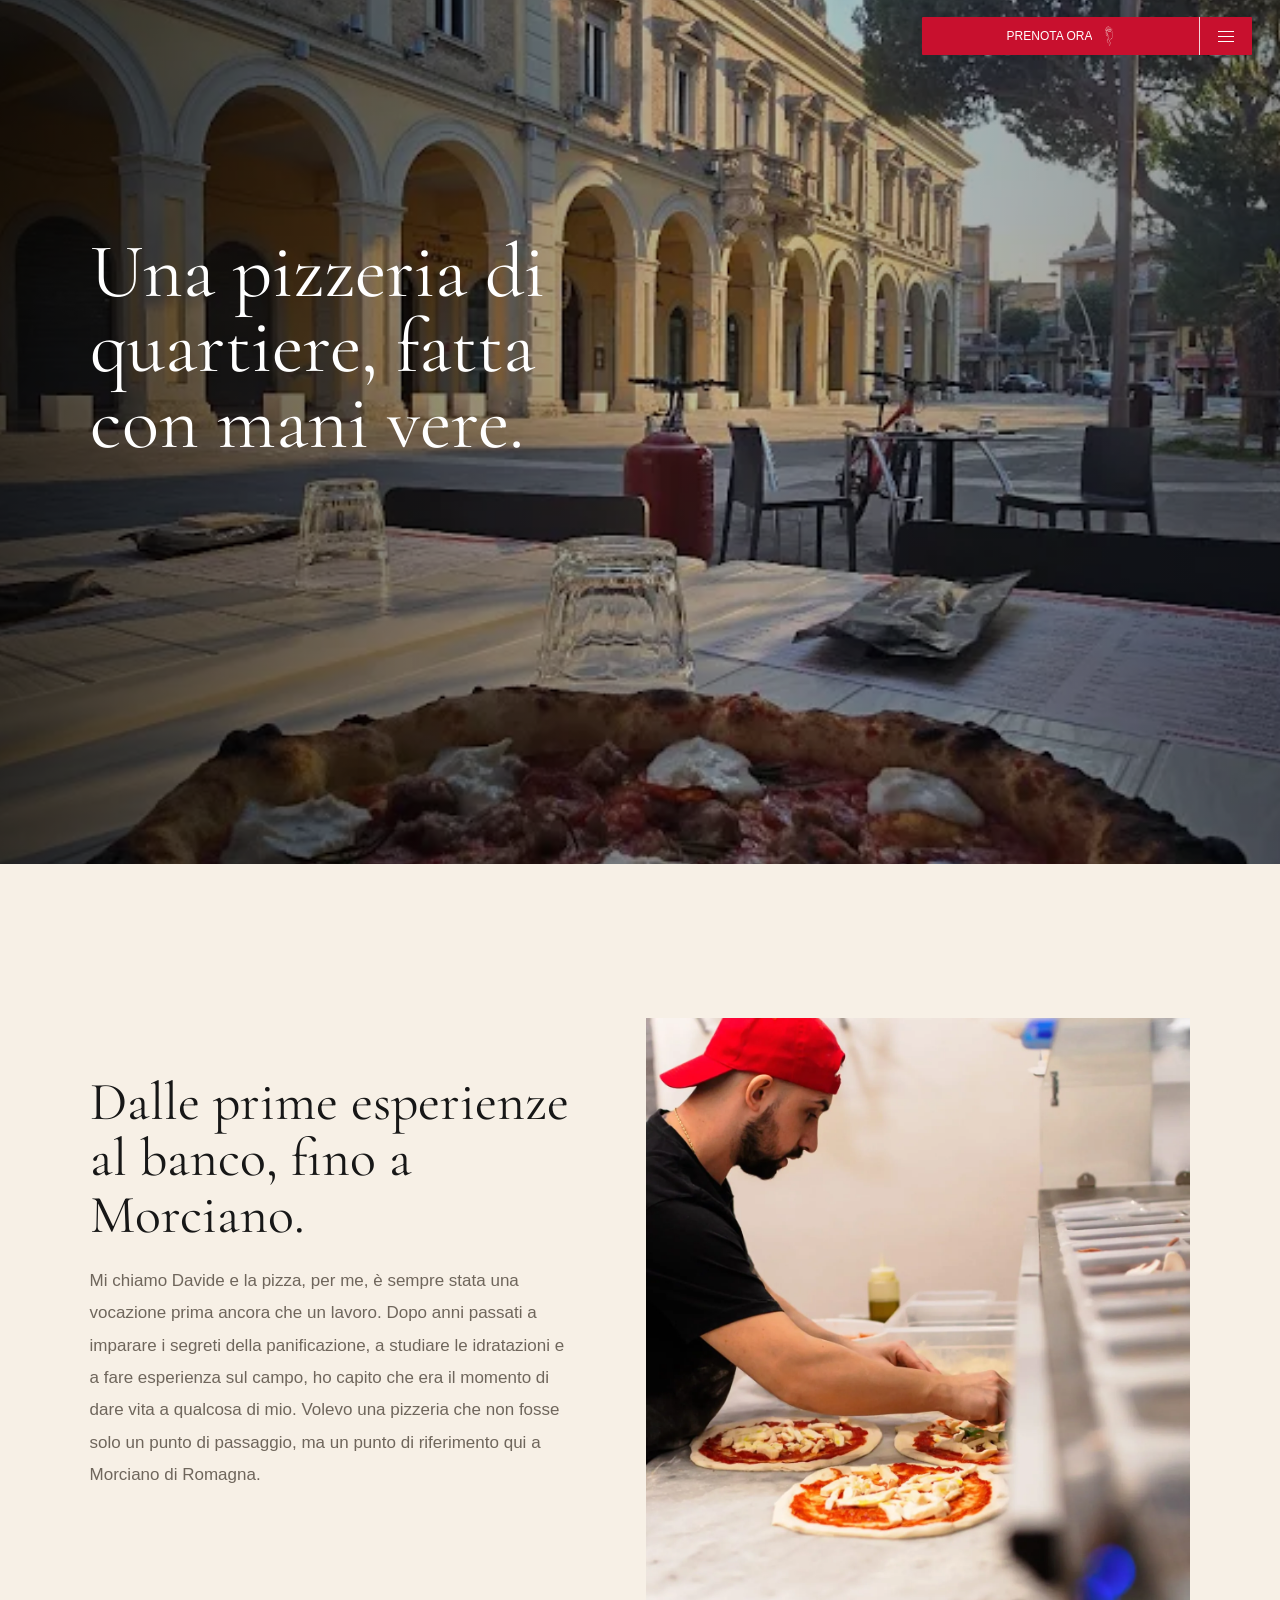
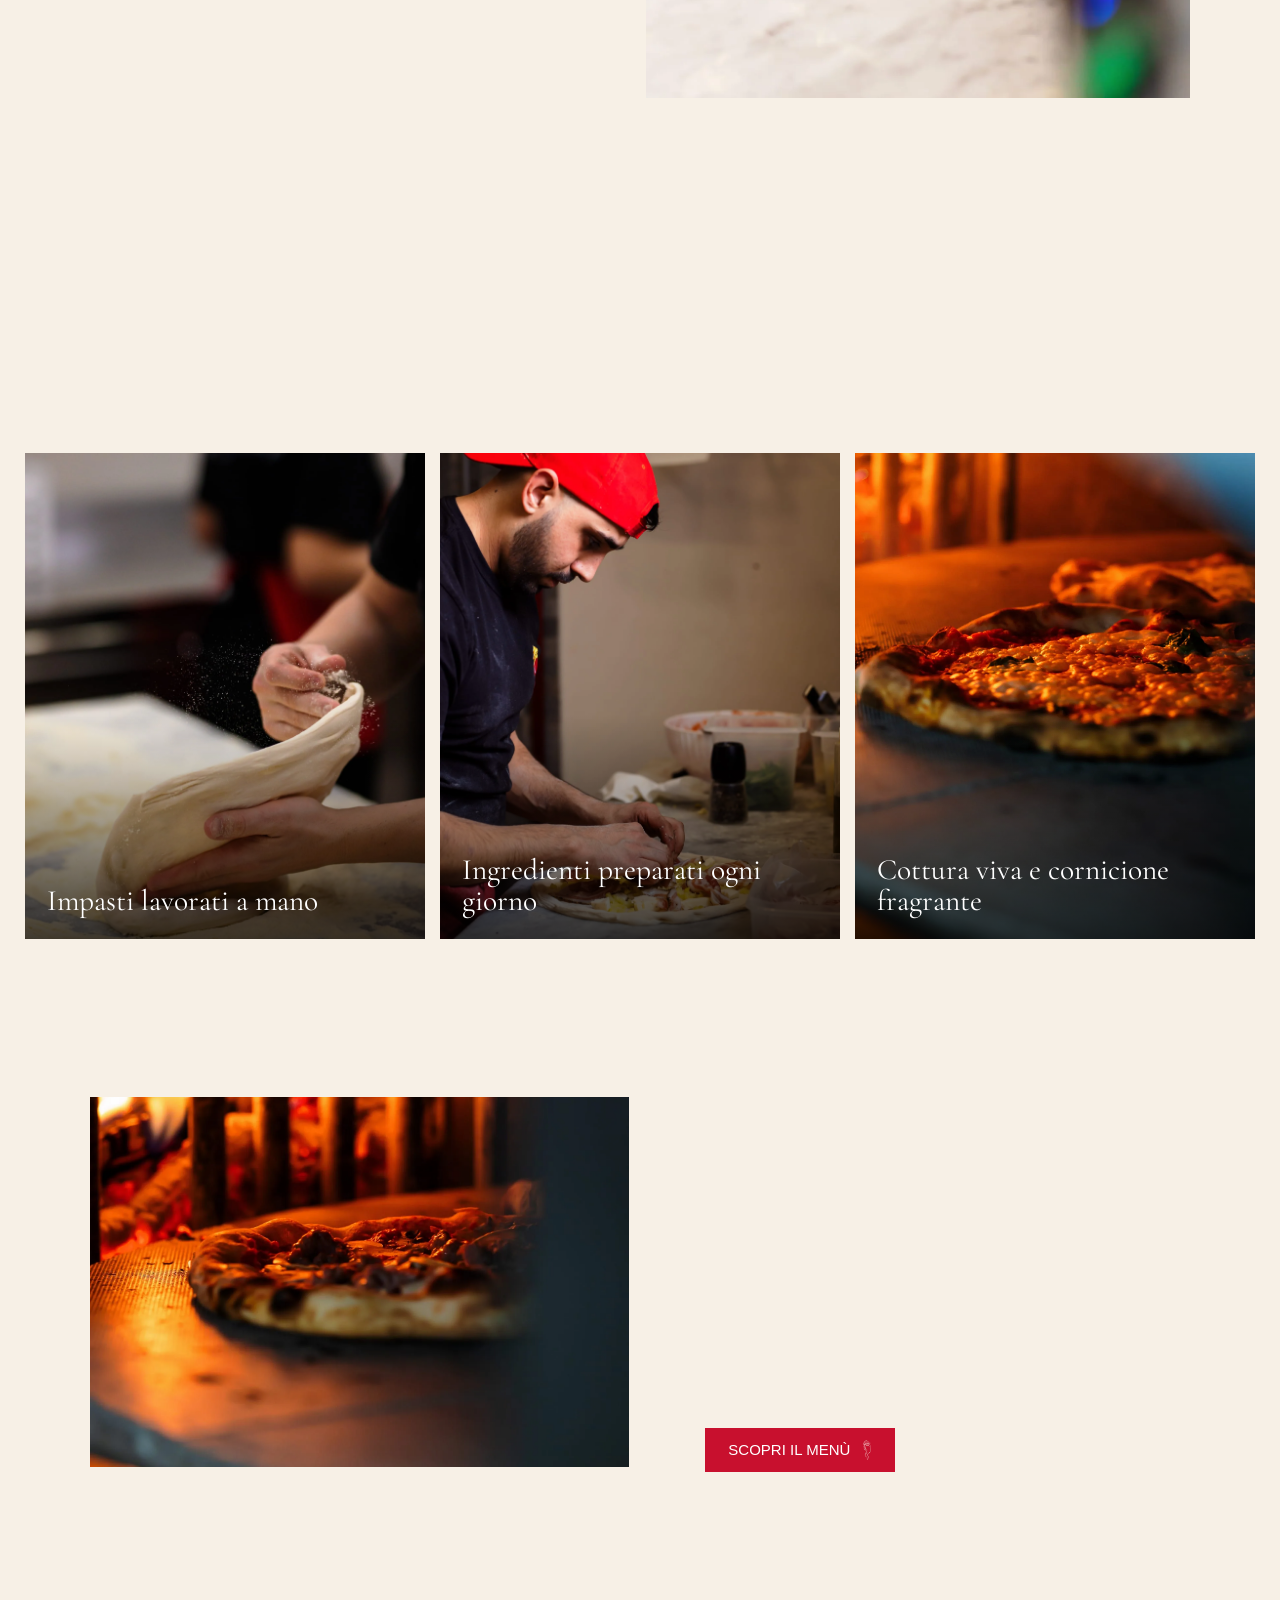
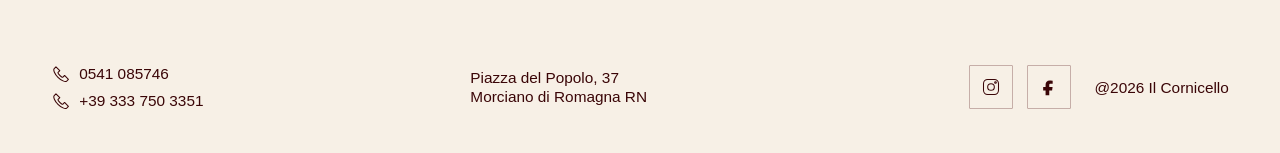
==== chi-siamo.html @ b7843dc5 "Add Google Analytics tag" ====
<!doctype html>
<html lang="it">
  <head>
    <!-- Google tag (gtag.js) -->
    <script async src="https://www.googletagmanager.com/gtag/js?id=G-2DTFM0SFHN"></script>
    <script>
      window.dataLayer = window.dataLayer || [];
      function gtag(){dataLayer.push(arguments);}
      gtag('js', new Date());
      gtag('config', 'G-2DTFM0SFHN');
    </script>
    <meta charset="UTF-8" />
    <meta name="viewport" content="width=device-width, initial-scale=1.0" />
    <title>Chi siamo | Il Cornicello</title>
    <meta name="description" content="Scopri la storia de Il Cornicello, pizzeria a Morciano di Romagna nata dalla passione per impasti, ingredienti freschi e accoglienza." />
    <meta name="robots" content="index, follow, max-image-preview:large" />
    <meta name="theme-color" content="#d3072f" />
    <meta name="geo.region" content="IT-RN" />
    <meta name="geo.placename" content="Morciano di Romagna" />
    <link rel="canonical" href="https://pizzeriailcornicello.it/chi-siamo.html" />
    <link rel="alternate" hreflang="it-IT" href="https://pizzeriailcornicello.it/chi-siamo.html" />
    <link rel="alternate" hreflang="x-default" href="https://pizzeriailcornicello.it/chi-siamo.html" />
    <link rel="icon" type="image/png" href="assets/favicon.png?v=65" />
    <link rel="apple-touch-icon" href="assets/favicon.png?v=65" />
    <link rel="manifest" href="manifest.webmanifest" />
    <meta property="og:type" content="article" />
    <meta property="og:locale" content="it_IT" />
    <meta property="og:site_name" content="Il Cornicello" />
    <meta property="og:title" content="Chi siamo | Il Cornicello" />
    <meta property="og:description" content="La storia de Il Cornicello, pizzeria a Morciano di Romagna fatta di impasti, forno e persone." />
    <meta property="og:url" content="https://pizzeriailcornicello.it/chi-siamo.html" />
    <meta property="og:image" content="https://pizzeriailcornicello.it/assets/about-header.webp" />
    <meta property="og:image:alt" content="Pizza de Il Cornicello a Morciano di Romagna" />
    <meta name="twitter:card" content="summary_large_image" />
    <meta name="twitter:title" content="Chi siamo | Il Cornicello" />
    <meta name="twitter:description" content="La storia e la cucina de Il Cornicello a Morciano di Romagna." />
    <meta name="twitter:image" content="https://pizzeriailcornicello.it/assets/about-header.webp" />
    <link rel="preload" as="image" href="assets/about-header.webp" fetchpriority="high" />
    <link rel="preconnect" href="https://fonts.googleapis.com" />
    <link rel="preconnect" href="https://fonts.gstatic.com" crossorigin />
    <link rel="preload" as="style" href="https://fonts.googleapis.com/css2?family=Cormorant+Garamond:wght@400;500&display=swap" onload="this.onload=null;this.rel='stylesheet'" />
    <link rel="preload" as="style" href="https://api.fontshare.com/v2/css?f[]=author@400&display=swap" onload="this.onload=null;this.rel='stylesheet'" />
    <noscript>
      <link href="https://fonts.googleapis.com/css2?family=Cormorant+Garamond:wght@400;500&display=swap" rel="stylesheet" />
      <link href="https://api.fontshare.com/v2/css?f[]=author@400&display=swap" rel="stylesheet" />
    </noscript>
    <link rel="stylesheet" href="styles.css?v=99" />
    <script type="application/ld+json">
      {
        "@context": "https://schema.org",
        "@graph": [
          {
            "@type": "AboutPage",
            "@id": "https://pizzeriailcornicello.it/chi-siamo.html#about",
            "url": "https://pizzeriailcornicello.it/chi-siamo.html",
            "name": "Chi siamo | Il Cornicello",
            "isPartOf": {
              "@id": "https://pizzeriailcornicello.it/#website"
            },
            "about": {
              "@id": "https://pizzeriailcornicello.it/#restaurant"
            },
            "inLanguage": "it-IT"
          },
          {
            "@type": "Restaurant",
            "@id": "https://pizzeriailcornicello.it/#restaurant",
            "name": "Il Cornicello",
            "url": "https://pizzeriailcornicello.it/",
            "image": "https://pizzeriailcornicello.it/assets/about-header.webp",
            "logo": "https://pizzeriailcornicello.it/assets/favicon.png",
            "servesCuisine": ["Pizza", "Pizzeria"],
            "telephone": ["+390541085746", "+393337503351"],
            "address": {
              "@type": "PostalAddress",
              "streetAddress": "Piazza del Popolo, 37",
              "postalCode": "47833",
              "addressLocality": "Morciano di Romagna",
              "addressRegion": "RN",
              "addressCountry": "IT"
            },
            "sameAs": [
              "https://www.instagram.com/pizzeria_il_cornicello/",
              "https://www.facebook.com/p/il-cornicello-61568496235045/"
            ],
            "hasMenu": "https://pizzeriailcornicello.it/assets/menu.pdf"
          }
        ]
      }
    </script>
  </head>
  <body class="about-page">
    <header class="site-header" data-header>
      <div class="header-actions">
        <a class="phone header-cta" href="https://wa.me/393773758689" target="_blank" rel="noopener noreferrer">PRENOTA ORA</a>
        <button class="menu-toggle" type="button" aria-label="Apri menu" aria-expanded="false" data-menu-toggle>
          <span></span>
          <span></span>
          <span></span>
        </button>
      </div>
    </header>

    <aside class="menu-drawer" aria-hidden="true" data-drawer>
      <div class="drawer-view drawer-view-menu" data-drawer-menu>
        <img class="drawer-logo" src="assets/outline-logo-white.webp" alt="" loading="lazy" decoding="async" />
        <nav class="drawer-links">
          <a href="index.html#top">Home</a>
          <a href="assets/menu.pdf" type="application/pdf">Menù</a>
          <a href="chi-siamo.html">Chi siamo</a>
        </nav>
        <div class="drawer-contact">
          <p>Piazza del Popolo, 37<br />47833 Morciano di Romagna RN</p>
          <a href="tel:0541085746">
            <svg viewBox="0 0 24 24" aria-hidden="true">
              <path d="M6.6 3.8 4.3 6.1c-.8.8-.7 2.7.2 4.8 1 2.3 2.8 4.8 4.8 6.8s4.5 3.8 6.8 4.8c2.1.9 4 .9 4.8.2l2.3-2.3-5.1-5.1-2.2 2.2c-.5.5-2.4-.4-4.2-2.2s-2.7-3.7-2.2-4.2l2.2-2.2-5.1-5.1Z"></path>
            </svg>
            0541 085746
          </a>
          <a href="tel:+393337503351">
            <svg viewBox="0 0 24 24" aria-hidden="true">
              <path d="M6.6 3.8 4.3 6.1c-.8.8-.7 2.7.2 4.8 1 2.3 2.8 4.8 4.8 6.8s4.5 3.8 6.8 4.8c2.1.9 4 .9 4.8.2l2.3-2.3-5.1-5.1-2.2 2.2c-.5.5-2.4-.4-4.2-2.2s-2.7-3.7-2.2-4.2l2.2-2.2-5.1-5.1Z"></path>
            </svg>
            +39 333 750 3351
          </a>
        </div>
        <div class="drawer-socials" aria-label="Social">
          <a href="https://www.instagram.com/pizzeria_il_cornicello/?hl=en" aria-label="Instagram" target="_blank" rel="noopener noreferrer">
            <svg viewBox="0 0 24 24" aria-hidden="true">
              <rect x="3" y="3" width="18" height="18" rx="5"></rect>
              <circle cx="12" cy="12" r="4"></circle>
              <circle cx="17.4" cy="6.6" r="1"></circle>
            </svg>
          </a>
          <a href="https://www.facebook.com/p/il-cornicello-61568496235045/" aria-label="Facebook" target="_blank" rel="noopener noreferrer">
            <svg viewBox="0 0 24 24" aria-hidden="true">
              <path d="M14 8.2h2.4V4.4A18 18 0 0 0 13 4.2c-3.4 0-5.1 2.1-5.1 5v2.7H5v4.2h2.9V22h4.4v-5.9h3.4l.6-4.2h-4V9.6c0-.9.4-1.4 1.7-1.4Z"></path>
            </svg>
          </a>
        </div>
        <p>@2026 Il Cornicello</p>
      </div>
    </aside>

    <main id="top">
      <section class="about-hero" aria-label="Chi siamo">
        <img src="assets/about-header.webp" alt="Pizza de Il Cornicello davanti alla piazza di Morciano" fetchpriority="high" decoding="async" />
        <div class="about-hero-copy">
          <h1 data-reveal>Una pizzeria di quartiere, fatta con mani vere.</h1>
        </div>
      </section>

      <section class="about-intro">
        <div class="about-intro-copy">
          <h2 data-reveal>Dalle prime esperienze al banco, fino a Morciano.</h2>
          <p data-reveal>Mi chiamo Davide e la pizza, per me, è sempre stata una vocazione prima ancora che un lavoro. Dopo anni passati a imparare i segreti della panificazione, a studiare le idratazioni e a fare esperienza sul campo, ho capito che era il momento di dare vita a qualcosa di mio. Volevo una pizzeria che non fosse solo un punto di passaggio, ma un punto di riferimento qui a Morciano di Romagna.</p>
          <p data-reveal>Quando ho aperto Il Cornicello sapevo che la qualità degli ingredienti non sarebbe bastata senza l'ingrediente più importante: le persone. Per questo ho voluto accanto a me un team speciale.</p>
        </div>
        <figure>
          <img src="assets/pizzaiolo-prep.webp" alt="Davide prepara le pizze al banco de Il Cornicello" loading="lazy" decoding="async" />
        </figure>
      </section>

      <section class="about-process">
        <div class="section-copy centered">
          <h2 data-reveal>Il nostro modo di lavorare</h2>
          <p data-reveal>Ogni passaggio ha il suo tempo: dall'impasto alla farcitura, fino al forno. La cura si vede nei dettagli e si sente al primo morso.</p>
        </div>
        <div class="about-process-grid">
          <figure>
            <img src="assets/dough-stretch.webp" alt="Impasto steso a mano" loading="lazy" decoding="async" />
            <figcaption>Impasti lavorati a mano</figcaption>
          </figure>
          <figure>
            <img src="assets/slideshow-guarnizione-pizza.webp" alt="Pizza guarnita al banco con ingredienti freschi" loading="lazy" decoding="async" />
            <figcaption>Ingredienti preparati ogni giorno</figcaption>
          </figure>
          <figure>
            <img src="assets/slideshow-forno-fiamma.webp" alt="Pizza in forno con fiamma viva" loading="lazy" decoding="async" />
            <figcaption>Cottura viva e cornicione fragrante</figcaption>
          </figure>
        </div>
      </section>

      <section class="about-band">
        <figure>
          <img src="assets/slideshow-pizza-servita.webp" alt="Pizza servita al tavolo pronta da condividere" loading="lazy" decoding="async" />
        </figure>
        <div>
          <h2 data-reveal>Una pizza sincera, da mangiare qui o portare via.</h2>
          <p data-reveal>Da Il Cornicello trovi pizze sottili, proposte più alte alla napoletana, fritti e specialità da condividere. Il resto lo fanno l'accoglienza, il forno e quella voglia di tornare che riconosci subito.</p>
          <a class="text-link" href="assets/menu.pdf" type="application/pdf">Scopri il menù</a>
        </div>
      </section>
    </main>

    <footer class="site-footer" id="contacts">
      <div class="footer-minimal">
        <div class="footer-phone-stack" aria-label="Telefono">
          <a class="footer-phone" href="tel:0541085746" aria-label="Chiama Il Cornicello al numero fisso">
            <svg viewBox="0 0 24 24" aria-hidden="true">
              <path d="M6.6 3.8 4.3 6.1c-.8.8-.7 2.7.2 4.8 1 2.3 2.8 4.8 4.8 6.8s4.5 3.8 6.8 4.8c2.1.9 4 .9 4.8.2l2.3-2.3-5.1-5.1-2.2 2.2c-.5.5-2.4-.4-4.2-2.2s-2.7-3.7-2.2-4.2l2.2-2.2-5.1-5.1Z"></path>
            </svg>
            <span class="footer-phone-text">0541 085746</span>
          </a>
          <a class="footer-phone" href="tel:+393337503351" aria-label="Chiama Il Cornicello al cellulare">
            <svg viewBox="0 0 24 24" aria-hidden="true">
              <path d="M6.6 3.8 4.3 6.1c-.8.8-.7 2.7.2 4.8 1 2.3 2.8 4.8 4.8 6.8s4.5 3.8 6.8 4.8c2.1.9 4 .9 4.8.2l2.3-2.3-5.1-5.1-2.2 2.2c-.5.5-2.4-.4-4.2-2.2s-2.7-3.7-2.2-4.2l2.2-2.2-5.1-5.1Z"></path>
            </svg>
            <span class="footer-phone-text">+39 333 750 3351</span>
          </a>
        </div>
        <address>Piazza del Popolo, 37<br />Morciano di Romagna RN</address>
        <nav class="footer-socials" aria-label="Social footer">
          <a href="https://www.instagram.com/pizzeria_il_cornicello/?hl=en" aria-label="Instagram" target="_blank" rel="noopener noreferrer">
            <svg viewBox="0 0 24 24" aria-hidden="true">
              <rect x="3" y="3" width="18" height="18" rx="5"></rect>
              <circle cx="12" cy="12" r="4"></circle>
              <circle cx="17.4" cy="6.6" r="1"></circle>
            </svg>
          </a>
          <a href="https://www.facebook.com/p/il-cornicello-61568496235045/" aria-label="Facebook" target="_blank" rel="noopener noreferrer">
            <svg viewBox="0 0 24 24" aria-hidden="true">
              <path d="M14 8.2h2.4V4.4A18 18 0 0 0 13 4.2c-3.4 0-5.1 2.1-5.1 5v2.7H5v4.2h2.9V22h4.4v-5.9h3.4l.6-4.2h-4V9.6c0-.9.4-1.4 1.7-1.4Z"></path>
            </svg>
          </a>
        </nav>
        <p>@2026 Il Cornicello</p>
      </div>
    </footer>

    <script src="script.js?v=99"></script>
  </body>
</html>
---- styles.css ----
:root {
  --red: #c8102e;
  --gold: #d9a441;
  --cream: #f7f0e6;
  --black: #171717;
  --green: #3f5a36;
  --gray: #6f665c;
  --muted: #c9bba8;
  --white: #ffffff;
  --footer-field: #2b2b2b;
  --gilda: "Cormorant Garamond", Georgia, serif;
  --luxury: "Cormorant Garamond", Georgia, serif;
  --body: "Author", Arial, sans-serif;
  --nav-width: 330px;
  --nav-height: 38px;
  --menu-duration: 760ms;
  --menu-ease: cubic-bezier(0.22, 0.61, 0.36, 1);
  --menu-blur: 22px;
}

* {
  box-sizing: border-box;
}

html {
  max-width: 100%;
  overscroll-behavior-x: none;
  overflow-x: hidden;
  scroll-behavior: smooth;
  width: 100%;
}

body {
  margin: 0;
  background: var(--cream);
  color: var(--black);
  font-family: var(--body);
  font-weight: 400;
  letter-spacing: 0;
  max-width: 100%;
  overscroll-behavior-x: none;
  overflow-x: hidden;
  width: 100%;
}

img {
  -webkit-touch-callout: none;
  -webkit-user-drag: none;
  -webkit-user-select: none;
  display: block;
  height: 100%;
  object-fit: cover;
  pointer-events: none;
  user-select: none;
  width: 100%;
}

a {
  color: inherit;
  text-decoration: none;
}

.site-header {
  align-items: center;
  color: var(--white);
  display: flex;
  justify-content: flex-end;
  left: 0;
  min-height: 72px;
  padding: 14px 28px;
  position: fixed;
  right: 0;
  top: 0;
  transform: none;
  transition: color 180ms ease;
  z-index: 10;
}

.site-header.is-scrolled,
.site-header.is-open {
  backdrop-filter: none;
}

.phone {
  font-size: 15px;
  font-weight: 400;
  line-height: 1.8;
}

.header-actions {
  align-items: center;
  background: var(--red);
  border: 0;
  border-radius: 1px;
  display: flex;
  min-height: var(--nav-height);
  overflow: hidden;
  position: relative;
  flex: 0 0 var(--nav-width);
  transition: opacity 240ms ease, transform 680ms cubic-bezier(0.19, 1, 0.22, 1);
  width: var(--nav-width);
  z-index: 11;
}

.header-actions::before,
.header-actions::after {
  background-repeat: no-repeat;
  content: "";
  inset: 0;
  pointer-events: none;
  position: absolute;
  z-index: 3;
}

.header-actions::before {
  background-image:
    linear-gradient(rgba(255, 255, 255, 0.92), rgba(255, 255, 255, 0.92)),
    linear-gradient(rgba(255, 255, 255, 0.92), rgba(255, 255, 255, 0.92));
  background-position: left top, left bottom;
  background-size: 100% 1px, 100% 1px;
  transform: scaleX(0);
  transform-origin: left;
  transition: transform var(--menu-duration) var(--menu-ease);
}

.header-actions::after {
  display: none;
}

body.menu-open .header-actions {
  opacity: 1;
  pointer-events: auto;
  transform: none;
}

body.menu-open .header-actions::before {
  transform: scaleX(1);
}

.header-cta {
  align-items: center;
  background: transparent;
  border: 0;
  border-radius: 0;
  border-right: 1px solid rgba(255, 255, 255, 0.82);
  color: var(--white);
  display: inline-flex;
  font-size: 12px;
  flex: 1 1 auto;
  justify-content: center;
  min-height: var(--nav-height);
  min-width: 0;
  gap: 12px;
  outline: 0;
  padding: 0 48px;
  text-transform: uppercase;
  transition: background 180ms ease, color 180ms ease, transform 180ms ease;
  -webkit-tap-highlight-color: transparent;
}

.header-cta:hover {
  background: var(--white);
  color: var(--red);
  transform: none;
}

body.menu-open .header-cta:hover,
body.menu-open .menu-toggle:hover {
  background: var(--white);
  color: var(--red);
}

.header-cta:hover .cta-icon::before,
body.menu-open .header-cta:hover .cta-icon::before {
  background-image: url("assets/outline-logo-red.webp");
}

.menu-toggle {
  background: transparent;
  border: 0;
  border-radius: 0;
  color: var(--white);
  display: grid;
  gap: 4px;
  height: var(--nav-height);
  outline: 0;
  place-content: center;
  padding: 0;
  transition: background 180ms ease, transform 180ms ease;
  flex: 0 0 52px;
  width: 52px;
  z-index: 2;
  -webkit-tap-highlight-color: transparent;
}

.header-cta:focus,
.header-cta:focus-visible,
.menu-toggle:focus,
.menu-toggle:focus-visible {
  outline: 0;
  box-shadow: none;
}

.menu-toggle span {
  background: currentColor;
  display: block;
  height: 1px;
  position: static;
  transition: opacity var(--menu-duration) var(--menu-ease), transform var(--menu-duration) var(--menu-ease);
  width: 16px;
}

body.menu-open .menu-toggle span:first-child {
  transform: translateY(5px) rotate(45deg);
}

body.menu-open .menu-toggle span:nth-child(2) {
  opacity: 0;
}

body.menu-open .menu-toggle span:last-child {
  transform: translateY(-5px) rotate(-45deg);
}

.menu-toggle:hover {
  background: rgba(255, 255, 255, 0.1);
  color: var(--white);
  transform: none;
}

.menu-drawer {
  background: var(--red);
  border: 0;
  border-radius: 1px;
  color: var(--cream);
  display: grid;
  grid-template-rows: auto auto auto auto;
  height: 0;
  opacity: 1;
  overflow: hidden;
  pointer-events: none;
  position: fixed;
  right: 28px;
  top: calc(14px + var(--nav-height));
  transform: none;
  transform-origin: top right;
  transition: height var(--menu-duration) var(--menu-ease);
  width: var(--nav-width);
  z-index: 9;
}

body.menu-instant-close .menu-drawer {
  transition: none;
}

body.menu-closing .menu-drawer {
  transition: height var(--menu-duration) var(--menu-ease);
}

body.menu-open .menu-drawer {
  height: min(582px, calc(100vh - 28px - var(--nav-height)));
  pointer-events: auto;
  transform: none;
  width: var(--nav-width);
}

.drawer-view {
  display: grid;
  grid-template-rows: auto auto auto auto;
  inset: 0;
  min-height: 100%;
  opacity: 0.58;
  overflow: hidden;
  position: absolute;
  filter: blur(var(--menu-blur));
  transform: translateY(-4px);
  transition: filter var(--menu-duration) var(--menu-ease), opacity var(--menu-duration) ease, transform var(--menu-duration) var(--menu-ease);
}

.drawer-view-menu {
  pointer-events: auto;
}

body.menu-open .drawer-view {
  filter: blur(0);
  opacity: 1;
  transform: translateY(0);
  transition-delay: 0ms;
}

body.menu-closing .drawer-view,
body.menu-instant-close .drawer-view {
  filter: blur(var(--menu-blur));
  opacity: 0.24;
  pointer-events: none;
  transform: translateY(0);
  transition: filter var(--menu-duration) var(--menu-ease), opacity var(--menu-duration) ease, transform var(--menu-duration) var(--menu-ease);
}

.drawer-logo {
  opacity: 0.55;
  height: 50px;
  justify-self: start;
  margin: 20px 22px 0;
  object-fit: contain;
  transform: translateY(10px);
  transition: filter var(--menu-duration) var(--menu-ease), opacity var(--menu-duration) ease, transform var(--menu-duration) var(--menu-ease);
  width: 23px;
  filter: blur(18px);
}

body.menu-open .drawer-logo {
  filter: blur(0);
  opacity: 1;
  transform: translateY(0);
}

.drawer-links {
  display: grid;
  gap: 5px;
  padding: 14px 22px 14px;
}

.drawer-links a {
  align-items: baseline;
  display: block;
  font-family: var(--gilda);
  font-size: clamp(31px, 3vw, 39px);
  filter: blur(var(--menu-blur));
  opacity: 0.58;
  line-height: 1;
  transform: translateY(16px);
  position: relative;
  transition: color 220ms ease, filter var(--menu-duration) var(--menu-ease), opacity var(--menu-duration) ease, transform var(--menu-duration) var(--menu-ease);
}

body.menu-open .drawer-links a {
  filter: blur(0);
  opacity: 1;
  transform: translateY(0);
  transition:
    color 220ms ease,
    filter var(--menu-duration) var(--menu-ease),
    opacity var(--menu-duration) ease,
    transform var(--menu-duration) var(--menu-ease);
}

body.menu-closing .drawer-logo,
body.menu-closing .drawer-links a,
body.menu-closing .drawer-contact,
body.menu-closing .drawer-socials,
body.menu-closing .drawer-view-menu > p,
body.menu-instant-close .drawer-logo,
body.menu-instant-close .drawer-links a,
body.menu-instant-close .drawer-contact,
body.menu-instant-close .drawer-socials,
body.menu-instant-close .drawer-view-menu > p {
  filter: blur(16px);
  opacity: 0.18;
  transform: translateY(0);
  transition: filter var(--menu-duration) var(--menu-ease), opacity var(--menu-duration) ease, transform var(--menu-duration) var(--menu-ease);
  transition-delay: 0ms;
}

body.menu-instant-close .drawer-view,
body.menu-instant-close .drawer-logo,
body.menu-instant-close .drawer-links a,
body.menu-instant-close .drawer-contact,
body.menu-instant-close .drawer-socials,
body.menu-instant-close .drawer-view-menu > p {
  transition: none;
}

.drawer-links a:hover {
  color: var(--gold);
  filter: blur(0);
  transform: none;
}

.drawer-links a::after {
  background: currentColor;
  bottom: -3px;
  content: "";
  height: 1px;
  left: 0;
  position: absolute;
  transform: scaleX(0);
  transform-origin: left;
  transition: transform 260ms ease;
  width: 100%;
}

.drawer-links a:hover::after {
  transform: scaleX(1);
}

.drawer-contact,
.drawer-socials,
.drawer-view-menu > p {
  border-top: 1px solid rgba(255, 255, 255, 0.54);
  display: flex;
  gap: 14px;
  filter: blur(16px);
  opacity: 0.55;
  padding: 10px 22px;
  transform: translateY(12px);
  transition: opacity var(--menu-duration) ease, transform var(--menu-duration) var(--menu-ease), filter var(--menu-duration) var(--menu-ease);
}

body.menu-open .drawer-contact,
body.menu-open .drawer-socials,
body.menu-open .drawer-view-menu > p {
  filter: blur(0);
  opacity: 1;
  transform: translateY(0);
}

.drawer-contact {
  align-items: flex-start;
  flex-direction: column;
  gap: 3px;
}

.drawer-contact p,
.drawer-contact a {
  font-family: var(--gilda);
  font-size: clamp(16px, 1.8vw, 20px);
  line-height: 1.18;
  margin: 0;
  position: relative;
  transition: color 220ms ease, transform 220ms ease;
}

.drawer-contact a {
  align-items: center;
  display: inline-flex;
  gap: 8px;
}

.drawer-contact a svg {
  fill: none;
  height: 16px;
  stroke: currentColor;
  stroke-linecap: round;
  stroke-linejoin: round;
  stroke-width: 1.35;
  width: 16px;
}

.drawer-contact a:hover {
  color: var(--gold);
  transform: translateY(-2px);
}

.drawer-contact a::after {
  background: currentColor;
  bottom: -2px;
  content: "";
  height: 1px;
  left: 0;
  position: absolute;
  transform: scaleX(0);
  transform-origin: left;
  transition: transform 240ms ease;
  width: 100%;
}

.drawer-contact a:hover::after {
  transform: scaleX(1);
}

.drawer-socials a {
  align-items: center;
  border: 1px solid rgba(247, 240, 230, 0.8);
  border-radius: 1px;
  display: inline-flex;
  height: 30px;
  justify-content: center;
  transition: background 220ms ease, color 220ms ease, transform 220ms ease;
  width: 30px;
}

.drawer-socials a:hover {
  background: var(--white);
  color: var(--red);
  transform: translateY(-2px);
}

.drawer-socials svg {
  fill: none;
  height: 18px;
  stroke: currentColor;
  stroke-linecap: round;
  stroke-linejoin: round;
  stroke-width: 1.2;
  width: 18px;
}

.drawer-socials path {
  fill: currentColor;
  stroke: none;
}

.drawer-socials a:first-child svg {
  fill: none;
}

.drawer-socials a:first-child path {
  fill: none;
  stroke: currentColor;
}

.drawer-view-menu > p {
  font-family: var(--gilda);
  font-size: clamp(16px, 2vw, 20px);
  margin: 0;
  width: 100%;
}

.hero {
  align-items: center;
  color: var(--white);
  display: flex;
  justify-content: center;
  min-height: 118vh;
  overflow: hidden;
  position: relative;
}

.hero::before {
  background: rgba(0, 0, 0, 0.32);
  content: "";
  inset: 0;
  position: absolute;
  z-index: 1;
}

.hero::after,
.story-panel::after {
  background: linear-gradient(0deg, rgba(0, 0, 0, 0.95), rgba(0, 0, 0, 0));
  bottom: 0;
  content: "";
  height: 38%;
  left: 0;
  position: absolute;
  right: 0;
  z-index: 1;
}

.hero > img:not(.hero-mark),
.story-panel > img {
  inset: 0;
  position: absolute;
}

.hero > img:not(.hero-mark) {
  height: 116%;
  top: -8%;
  transform: translate3d(0, var(--hero-image-shift, 0px), 0) scale(var(--hero-image-scale, 1.08));
  transition: transform 80ms linear;
}

.hero-mark {
  animation: none;
  clip-path: none;
  filter: none;
  height: 116px;
  left: 50%;
  object-fit: contain;
  position: absolute;
  top: 92px;
  transform: translateX(-50%);
  width: 58px;
  z-index: 2;
}

.hero-copy {
  transform: translate3d(0, var(--hero-copy-shift, 0px), 0);
  transition: transform 80ms linear;
}

.hero-copy {
  margin-top: 14vh;
  max-width: 860px;
  padding: 0 24px;
  position: relative;
  text-align: center;
  z-index: 2;
}

h1,
h2 {
  font-family: var(--gilda);
  font-weight: 400;
  margin: 0;
}

h1 {
  font-size: clamp(44px, 5vw, 64px);
  line-height: 1.2;
}

.hero-copy p {
  color: #e3e3e3;
  font-size: 17px;
  line-height: 1.75;
  margin: 14px 0 29px;
}

.button {
  align-items: center;
  display: inline-flex;
  font-size: 15px;
  gap: 12px;
  justify-content: center;
  line-height: 1;
  border-radius: 1px;
  min-width: 220px;
  overflow: hidden;
  padding: 16px 20px;
  transition: background 180ms ease, color 180ms ease, transform 180ms ease;
}

.button,
.text-link,
.header-cta,
.footer-cta {
  overflow: hidden;
  -webkit-tap-highlight-color: transparent;
}

.cta-control {
  align-items: center;
}

.cta-label {
  display: grid;
  line-height: 1;
  overflow: hidden;
  position: relative;
}

.cta-line {
  display: block;
  grid-area: 1 / 1;
  transition: transform 520ms cubic-bezier(0.19, 1, 0.22, 1);
  white-space: nowrap;
}

.cta-line-current {
  transform: translateY(0);
}

.cta-line-hover {
  transform: translateY(115%);
}

.cta-control:hover .cta-line-current {
  transform: translateY(-115%);
}

.cta-control:hover .cta-line-hover {
  transform: translateY(0);
}

.cta-control:not(:hover) .cta-line-current,
.cta-control:not(:hover) .cta-line-hover {
  transition-duration: 560ms;
}

.cta-label {
  overflow: hidden;
}

.cta-icon {
  display: inline-block;
  flex: 0 0 auto;
  height: 20px;
  min-width: 10px;
  overflow: hidden;
  position: relative;
  transition: transform 220ms ease;
  width: 10px;
}

.cta-icon::before,
.cta-icon::after {
  content: "";
  inset: 0;
  position: absolute;
}

.cta-icon::before {
  background: url("assets/outline-logo-white.webp") center / contain no-repeat;
}

.cta-icon::after {
  display: none;
}

.cta-control:hover .cta-icon {
  transform: scale(1.08);
}

.button-light {
  background: var(--red);
  color: var(--white);
}

.button:hover,
.text-link:hover {
  transform: translateY(-2px);
}

.button-light:hover {
  background: var(--white);
  color: var(--red);
}

.button-light:hover .cta-icon::before,
.text-link:hover .cta-icon::before {
  background-image: url("assets/outline-logo-red.webp");
}

.intro-section,
.news-section {
  overflow-x: clip;
  padding: 150px 25px 0;
}

.news-section {
  align-items: center;
  display: flex;
  flex-direction: column;
  min-height: 78vh;
  padding: 130px 25px;
}

.intro-section,
.hours-section,
.news-section {
  background: var(--cream);
}

.section-copy {
  margin: 0 auto 60px;
  max-width: 720px;
}

.centered {
  text-align: center;
}

.section-copy h2 {
  font-size: clamp(38px, 4vw, 54px);
  line-height: 1.2;
}

.section-copy p {
  color: var(--gray);
  font-size: 17px;
  line-height: 1.9;
  margin: 15px auto 0;
  max-width: 560px;
}

.text-link {
  align-items: center;
  background: var(--red);
  border-bottom: 0;
  color: var(--white);
  display: inline-flex;
  font-size: 15px;
  gap: 12px;
  justify-content: center;
  line-height: 1.7;
  margin-top: 15px;
  min-width: 190px;
  padding: 12px 22px;
  text-transform: uppercase;
  transition: background 180ms ease, color 180ms ease, transform 180ms ease;
}

.text-link:hover {
  background: var(--gold);
  color: var(--black);
}

.text-link-light {
  background: var(--red);
  color: var(--white);
}

.text-link-light:hover {
  background: var(--white);
  color: var(--red);
}

@media (hover: none), (pointer: coarse) {
  .cta-control:hover .cta-line-current,
  .cta-control:active .cta-line-current {
    transform: translateY(0);
  }

  .cta-control:hover .cta-line-hover,
  .cta-control:active .cta-line-hover {
    transform: translateY(115%);
  }

  .cta-control:hover .cta-icon,
  .cta-control:active .cta-icon,
  .button:hover,
  .button:active,
  .text-link:hover,
  .text-link:active,
  .footer-cta:hover,
  .footer-cta:active {
    transform: none;
  }

  .header-cta:hover,
  .header-cta:active,
  .menu-toggle:hover,
  .menu-toggle:active {
    background: transparent;
    color: var(--white);
    transform: none;
  }

  .header-cta:hover .cta-icon::before,
  .header-cta:active .cta-icon::before,
  .button-light:hover .cta-icon::before,
  .button-light:active .cta-icon::before,
  .text-link:hover .cta-icon::before,
  .text-link:active .cta-icon::before {
    background-image: url("assets/outline-logo-white.webp");
  }

  .button-light:hover,
  .button-light:active,
  .text-link:hover,
  .text-link:active,
  .text-link-light:hover,
  .text-link-light:active {
    background: var(--red);
    color: var(--white);
  }

  .drawer-links a:hover,
  .drawer-contact a:hover,
  .footer-phone:hover,
  .footer-navs a:hover,
  .footer-bottom a:hover {
    color: inherit;
    transform: none;
  }

  .drawer-links a:hover::after,
  .drawer-contact a:hover::after,
  .footer-phone:hover .footer-phone-text::after {
    transform: scaleX(0);
  }

  .drawer-socials a:hover,
  .footer-socials a:hover {
    background: transparent;
    color: inherit;
    transform: none;
  }

  .footer-socials a:hover {
    border-color: rgba(74, 7, 8, 0.28);
  }

  .footer-cta:hover {
    background: #4a0708;
    color: var(--cream);
    transform: none;
  }

  figure:hover img,
  .news-grid article:hover img {
    filter: none;
    transform: none;
  }

  .details-stage:hover .details-photo {
    filter: none;
    opacity: 1;
  }

  .marquee,
  .marquee * {
    pointer-events: none;
  }
}

.marquee {
  --marquee-duration: 72s;
  --marquee-gap: 15px;
  margin: -14px -25px 0;
  overflow: hidden;
  padding: 0;
  touch-action: pan-y;
  width: auto;
}

.marquee-track {
  animation: marquee-loop var(--marquee-duration) linear infinite;
  display: flex;
  gap: var(--marquee-gap);
  transform: translate3d(0, 0, 0);
  will-change: transform;
  width: max-content;
}

.marquee figure {
  aspect-ratio: 613 / 744;
  border-radius: 0;
  box-shadow: none;
  flex: 0 0 clamp(280px, 30vw, 560px);
  flex-shrink: 0;
  margin: 0;
  overflow: hidden;
}

.marquee figure:first-child img {
  object-position: center 42%;
}

.marquee figure:nth-child(2) img {
  object-position: center 58%;
}

.marquee figure:nth-child(5) img {
  object-position: center 52%;
}

@media (prefers-reduced-motion: reduce) {
  .marquee-track {
    animation: none;
    transform: translate3d(0, 0, 0) !important;
  }
}

@keyframes marquee-loop {
  from {
    transform: translate3d(0, 0, 0);
  }

  to {
    transform: translate3d(calc(var(--marquee-distance, 0px) * -1), 0, 0);
  }
}

.image-triptych,
.staggered-grid,
.news-grid {
  display: grid;
  gap: 15px;
  grid-template-columns: repeat(3, minmax(0, 1fr));
}

.wide-note {
  color: var(--gray);
  font-size: 17px;
  line-height: 1.9;
  margin: 34px auto 0;
  max-width: 760px;
  text-align: center;
}

figure {
  margin: 0;
  overflow: hidden;
}

figure img {
  transition: filter 350ms ease, transform 450ms ease;
}

figure:hover img,
.news-grid article:hover img {
  filter: saturate(1.08) contrast(1.04);
  transform: scale(1.035);
}

.image-triptych figure {
  aspect-ratio: 613 / 744;
}

.story-panel {
  color: var(--white);
  margin-top: 150px;
  min-height: 54vw;
  overflow: hidden;
  position: relative;
}

.story-panel::after {
  background: linear-gradient(180deg, rgba(0, 0, 0, 0.86), rgba(0, 0, 0, 0));
  bottom: auto;
  height: 36%;
  top: 0;
}

.story-copy {
  max-width: 620px;
  padding: 40px 25px;
  position: relative;
  z-index: 2;
}

.story-panel > img {
  inset: 0;
  object-position: center;
  position: absolute;
  transform: none;
}

@media (min-width: 901px) {
  .story-panel {
    background: #15100b;
  }

  .story-panel > img {
    object-fit: cover;
    object-position: center bottom;
  }
}

.story-copy h2 {
  font-size: clamp(28px, 2.3vw, 34px);
  line-height: 1.3;
}

.story-copy p {
  color: #f1eadf;
  font-size: 16px;
  line-height: 1.85;
  margin: 18px 0 0;
  max-width: 620px;
}

.story-link {
  margin-top: 26px;
}

.hours-section {
  padding: 0 25px 0;
}

.pizza-showcase {
  background: #53594c;
  color: var(--cream);
  margin: 0 -25px;
  min-height: 330vh;
  overflow: visible;
  position: relative;
}

.pizza-showcase::before {
  border: 1px solid rgba(217, 164, 65, 0.08);
  border-radius: 50%;
  content: "";
  height: 76vw;
  left: -18vw;
  pointer-events: none;
  position: absolute;
  top: 8vw;
  transform: rotate(-18deg);
  width: 108vw;
}

.pizza-sticky {
  height: 78vh;
  overflow: hidden;
  position: sticky;
  top: 11vh;
}

.pizza-track {
  display: grid;
  grid-template-columns: 34vw repeat(6, minmax(300px, 34vw));
  gap: clamp(38px, 6vw, 96px);
  height: 100%;
  padding: clamp(46px, 6vw, 86px) clamp(36px, 9vw, 140px);
  transform: translate3d(var(--pizza-shift, 0px), 0, 0);
  transition: transform 180ms cubic-bezier(0.19, 1, 0.22, 1);
  width: max-content;
  will-change: transform;
}

.pizza-intro {
  align-self: start;
  max-width: 430px;
  padding-top: 4vh;
}

.pizza-intro h2 {
  color: var(--cream);
  font-size: clamp(42px, 4.8vw, 72px);
  line-height: 0.96;
}

.pizza-intro p {
  color: rgba(247, 240, 230, 0.72);
  font-size: 16px;
  line-height: 1.6;
  margin: 22px 0 0;
}

.pizza-card {
  align-self: center;
  display: grid;
  justify-items: center;
  overflow: visible;
  position: relative;
}

.pizza-card:nth-child(2) {
  align-self: end;
  padding-bottom: 10vh;
}

.pizza-card:nth-child(3) {
  align-self: start;
  padding-top: 13vh;
}

.pizza-card:nth-child(4) {
  align-self: end;
  padding-bottom: 2vh;
}

.pizza-card:nth-child(5) {
  align-self: start;
  padding-top: 4vh;
}

.pizza-card:nth-child(6) {
  align-self: end;
  padding-bottom: 15vh;
}

.pizza-card:nth-child(7) {
  align-self: center;
  padding-top: 6vh;
}

.pizza-sprite {
  background-image: url("assets/pizze-senza-sfondo.webp");
  background-repeat: no-repeat;
  background-size: 300% 200%;
  display: block;
  filter: drop-shadow(0 28px 42px rgba(22, 12, 5, 0.2));
  height: clamp(210px, 24vw, 390px);
  width: clamp(210px, 24vw, 390px);
}

.pizza-sprite-1 {
  background-position: 0% 0%;
}

.pizza-sprite-2 {
  background-position: 50% 0%;
}

.pizza-sprite-3 {
  background-position: 100% 0%;
}

.pizza-sprite-4 {
  background-position: 0% 100%;
}

.pizza-sprite-5 {
  background-position: 50% 100%;
}

.pizza-sprite-6 {
  background-position: 100% 100%;
}

.pizza-card figcaption {
  color: var(--cream);
  margin-top: 18px;
  max-width: 300px;
  position: relative;
  text-align: center;
}

.pizza-card figcaption h3,
.pizza-card figcaption p {
  margin: 0;
  overflow: hidden;
  position: relative;
}

.pizza-card figcaption h3 {
  font-size: clamp(17px, 1.45vw, 24px);
  line-height: 1.05;
  text-transform: uppercase;
}

.pizza-card figcaption p {
  color: rgba(247, 240, 230, 0.72);
  font-size: 14px;
  line-height: 1.35;
  margin-top: 8px;
}

.pizza-card figcaption h3::after,
.pizza-card figcaption p::after {
  background: #343a31;
  content: "";
  inset: 0;
  opacity: 0;
  position: absolute;
  transform: scaleX(0);
  transform-origin: left;
}

.pizza-card.is-visible figcaption h3::after,
.pizza-card.is-visible figcaption p::after {
  animation: pizzaTextMask 1180ms cubic-bezier(0.19, 1, 0.22, 1) forwards;
  animation-delay: 520ms;
}

.pizza-card.is-visible figcaption p::after {
  animation-delay: 860ms;
}

@keyframes pizzaTextMask {
  0% {
    opacity: 0;
    transform: scaleX(0);
  }

  22% {
    opacity: 1;
    transform: scaleX(1);
  }

  46% {
    opacity: 1;
    transform: translateX(0);
  }

  100% {
    opacity: 1;
    transform: translateX(105%);
  }
}

.details-stage {
  isolation: isolate;
  margin: 0 -25px;
  min-height: clamp(620px, 62vw, 820px);
  overflow: hidden;
  perspective: 1200px;
  position: relative;
}

.details-stage::before {
  background: radial-gradient(circle at center, rgba(247, 240, 230, 0.34), rgba(247, 240, 230, 0.76) 66%);
  content: "";
  inset: 0;
  position: absolute;
  z-index: 0;
}

.details-copy {
  left: 50%;
  margin: 0;
  max-width: 650px;
  position: absolute;
  text-align: center;
  top: 50%;
  transform: translate(-50%, -50%);
  width: min(88vw, 650px);
  z-index: 2;
}

.details-copy h2 {
  font-size: clamp(38px, 4vw, 54px);
  line-height: 1.2;
}

.details-copy p {
  color: var(--gray);
  font-size: 17px;
  line-height: 1.35;
  margin: 8px auto 0;
  max-width: 560px;
  text-transform: none;
}

.details-photo {
  box-shadow: 0 18px 42px rgba(58, 5, 7, 0.08);
  filter: blur(0.8px) saturate(1.02);
  opacity: 0.86;
  overflow: visible;
  position: absolute;
  transform: translate3d(calc((var(--detail-shift, 0px) * var(--detail-dir, 1)) + var(--magnet-x, 0px)), var(--magnet-y, 0px), 0) rotate(var(--detail-tilt, 0deg));
  transition: transform 360ms cubic-bezier(0.19, 1, 0.22, 1), filter 260ms ease, opacity 260ms ease;
  will-change: transform;
  z-index: 1;
}

.details-photo img {
  box-shadow: 0 18px 42px rgba(58, 5, 7, 0.08);
  height: 100%;
  object-fit: cover;
  transform: scale(1);
  width: 100%;
}

.details-photo figcaption {
  color: var(--red);
  font-size: 11px;
  line-height: 1;
  margin-top: 12px;
  text-align: center;
  text-transform: uppercase;
}

.details-stage:hover .details-photo {
  filter: blur(0.2px) saturate(1.08);
  opacity: 0.94;
}

.details-photo-1 {
  --detail-dir: -0.8;
  --detail-tilt: -1.8deg;
  aspect-ratio: 1 / 1;
  left: 8%;
  top: 10%;
  width: clamp(130px, 14vw, 210px);
}

.details-photo-2 {
  --detail-dir: 1.08;
  --detail-tilt: 1.2deg;
  aspect-ratio: 4 / 3;
  right: 10%;
  left: auto;
  top: 8%;
  width: clamp(230px, 24vw, 360px);
}

.details-photo-3 {
  --detail-dir: -1.15;
  --detail-tilt: -0.7deg;
  aspect-ratio: 1 / 1;
  left: 43%;
  top: 33%;
  width: clamp(120px, 12vw, 190px);
}

.details-photo-4 {
  --detail-dir: 0.92;
  --detail-tilt: 1.6deg;
  aspect-ratio: 4 / 3;
  bottom: 12%;
  left: 10%;
  width: clamp(190px, 20vw, 290px);
}

.details-photo-5 {
  --detail-dir: -1;
  --detail-tilt: -1.1deg;
  aspect-ratio: 4 / 3;
  bottom: 8%;
  right: 8%;
  width: clamp(230px, 24vw, 360px);
}

.staggered-grid figure {
  aspect-ratio: 613 / 744;
}

.bottom-grid figure {
  transform: translate3d(0, var(--hours-side-shift, 0px), 0);
  transition: transform 180ms cubic-bezier(0.19, 1, 0.22, 1);
  will-change: transform;
}

.bottom-grid figure:nth-child(2) {
  transform: translate3d(0, var(--hours-center-shift, 0px), 0);
}

.top-grid figure:first-child,
.top-grid figure:last-child,
.bottom-grid figure:nth-child(2) {
  margin-top: 120px;
}

.hours-copy {
  margin-bottom: 120px;
  margin-top: 105px;
}

.hours-copy p {
  line-height: 1.35;
  margin-top: 8px;
}

.hours-title {
  margin-top: 58px;
}

.hours-list {
  display: grid;
  gap: 9px;
  list-style: none;
  margin: 26px auto 0;
  max-width: 390px;
  padding: 0;
}

.hours-list li {
  border-bottom: 1px solid rgba(23, 23, 23, 0.12);
  display: flex;
  font-size: 15px;
  justify-content: space-between;
  line-height: 1.8;
  padding-bottom: 7px;
}

.news-grid article {
  display: flex;
  flex-direction: column;
  gap: 14px;
}

.news-grid img {
  aspect-ratio: 613 / 767;
}

.news-grid time {
  color: var(--gray);
  font-size: 13px;
}

.news-grid h3 {
  font-size: 17px;
  font-weight: 400;
  line-height: 1.8;
  margin: -9px 0 0;
}

.review-slider {
  display: grid;
  margin: 0 auto;
  max-width: 1160px;
  min-height: 330px;
  position: relative;
  width: 100%;
}

.reviews-title {
  color: var(--red);
  font-family: var(--body);
  font-size: 13px;
  letter-spacing: 0.12em;
  margin: 0 0 38px;
  text-align: center;
  text-transform: uppercase;
}

.review-card {
  align-items: center;
  background: transparent;
  border-top: 0;
  display: flex;
  flex-direction: column;
  grid-area: 1 / 1;
  justify-content: center;
  min-height: 330px;
  opacity: 0;
  padding: 0;
  pointer-events: none;
  text-align: center;
  transform: translateY(10px);
  transition: opacity 700ms ease, transform 700ms ease, filter 700ms ease;
  filter: blur(8px);
}

.review-card.is-active {
  filter: blur(0);
  opacity: 1;
  pointer-events: auto;
  transform: translateY(0);
}

.review-card blockquote {
  color: var(--black);
  font-family: var(--gilda);
  font-size: clamp(26px, 4vw, 52px);
  font-style: italic;
  line-height: 1.12;
  margin: 0 auto;
  max-width: 920px;
}

.review-word {
  display: inline-block;
  filter: blur(10px);
  opacity: 0;
  transform: translateY(42px);
  transition: opacity 760ms ease, filter 760ms ease, transform 760ms cubic-bezier(0.19, 1, 0.22, 1);
  transition-delay: calc(var(--review-i, 0) * 34ms);
}

.review-card.is-active .review-word {
  filter: blur(0);
  opacity: 1;
  transform: translateY(0);
}

.about-page {
  background: var(--cream);
}

.about-hero {
  color: var(--white);
  min-height: 96vh;
  overflow: hidden;
  position: relative;
}

.about-hero::before {
  background: linear-gradient(90deg, rgba(0, 0, 0, 0.74), rgba(0, 0, 0, 0.22) 58%, rgba(0, 0, 0, 0.42));
  content: "";
  inset: 0;
  position: absolute;
  z-index: 1;
}

.about-hero > img {
  height: 112%;
  inset: 0;
  object-position: center;
  position: absolute;
  top: -6%;
  transform: scale(1.03);
}

.about-hero-copy {
  max-width: 720px;
  padding: 26vh clamp(24px, 7vw, 110px) 12vh;
  position: relative;
  z-index: 2;
}

.about-hero-copy p {
  color: rgba(247, 240, 230, 0.78);
  font-size: 13px;
  letter-spacing: 0.12em;
  margin: 0 0 18px;
  text-transform: uppercase;
}

.about-hero-copy h1 {
  font-size: clamp(48px, 6vw, 86px);
  line-height: 0.98;
  max-width: 690px;
}

.about-intro,
.about-band {
  align-items: center;
  display: grid;
  gap: clamp(28px, 6vw, 86px);
  grid-template-columns: minmax(0, 0.88fr) minmax(320px, 1fr);
  padding: clamp(90px, 12vw, 160px) clamp(24px, 7vw, 110px) 0;
}

.about-intro-copy {
  max-width: 610px;
}

.about-intro h2,
.about-band h2 {
  font-size: clamp(36px, 4.2vw, 62px);
  line-height: 1.05;
}

.about-intro p,
.about-band p {
  color: var(--gray);
  font-size: 17px;
  line-height: 1.9;
  margin: 22px 0 0;
}

.about-intro figure {
  aspect-ratio: 4 / 5;
}

.about-process {
  padding: clamp(92px, 12vw, 170px) 25px 0;
}

.about-process-grid {
  display: grid;
  gap: 15px;
  grid-template-columns: repeat(3, minmax(0, 1fr));
}

.about-process-grid figure {
  aspect-ratio: 613 / 744;
  position: relative;
}

.about-process-grid figcaption {
  bottom: 0;
  color: var(--white);
  font-family: var(--gilda);
  font-size: clamp(22px, 2.3vw, 34px);
  left: 0;
  line-height: 1.05;
  padding: 22px;
  position: absolute;
  right: 0;
  z-index: 2;
}

.about-process-grid figure::after {
  background: linear-gradient(0deg, rgba(0, 0, 0, 0.72), rgba(0, 0, 0, 0));
  bottom: 0;
  content: "";
  height: 46%;
  left: 0;
  position: absolute;
  right: 0;
  z-index: 1;
}

.about-band {
  grid-template-columns: minmax(320px, 1fr) minmax(0, 0.9fr);
}

.about-band figure {
  aspect-ratio: 16 / 11;
}

.word {
  display: inline-block;
  filter: blur(10px);
  opacity: 0;
  transform: translateY(18px);
  transition: opacity 600ms ease, filter 600ms ease, transform 600ms ease;
  transition-delay: calc(var(--i) * 42ms);
}

.reveal-fast .word {
  transition-duration: 430ms;
  transition-delay: calc(var(--i) * 24ms);
}

.is-revealed .word {
  filter: blur(0);
  opacity: 1;
  transform: translateY(0);
}

.site-footer {
  background: var(--cream);
  color: #3a0507;
  margin-top: 150px;
  min-height: auto;
  overflow: hidden;
  padding: 42px clamp(22px, 4vw, 64px);
  position: relative;
}

.footer-lines {
  display: none;
}

.footer-minimal {
  align-items: center;
  display: grid;
  gap: 24px;
  grid-template-columns: 1fr 1.2fr auto auto;
}

.footer-minimal a,
.footer-minimal address,
.footer-minimal p {
  font-size: clamp(15px, 1.2vw, 19px);
  font-style: normal;
  line-height: 1.28;
  margin: 0;
}

.footer-phone {
  align-items: flex-start;
  display: inline-flex;
  gap: 10px;
  justify-self: start;
  position: relative;
  transition: color 220ms ease, transform 220ms ease;
  width: fit-content;
}

.footer-phone-stack {
  display: grid;
  gap: 8px;
  justify-self: start;
}

.footer-phone-text {
  display: inline-block;
  position: relative;
}

.footer-phone-text::after {
  background: currentColor;
  bottom: -5px;
  content: "";
  height: 1px;
  left: 0;
  position: absolute;
  transform: scaleX(0);
  transform-origin: left;
  transition: transform 260ms ease;
  width: 100%;
}

.footer-phone:hover,
.footer-phone:focus-visible {
  color: var(--red);
  transform: translateY(-2px);
}

.footer-phone:hover .footer-phone-text::after,
.footer-phone:focus-visible .footer-phone-text::after {
  transform: scaleX(1);
}

.footer-phone svg {
  fill: none;
  height: 18px;
  stroke: currentColor;
  stroke-linecap: round;
  stroke-linejoin: round;
  stroke-width: 1.4;
  width: 18px;
}

.footer-main {
  position: relative;
  display: grid;
  gap: clamp(48px, 12vw, 180px);
  grid-template-columns: minmax(220px, 0.72fr) minmax(420px, 0.95fr);
  min-height: 260px;
  z-index: 1;
}

.footer-navs {
  display: grid;
  gap: clamp(36px, 8vw, 96px);
  grid-template-columns: auto auto;
}

.footer-navs nav,
.footer-bottom nav {
  display: grid;
  gap: 14px;
}

.footer-socials {
  align-content: start;
  display: flex;
  gap: 14px;
}

.footer-socials a {
  align-items: center;
  border: 1px solid rgba(74, 7, 8, 0.28);
  border-radius: 1px;
  display: inline-flex;
  height: 44px;
  justify-content: center;
  transition: background 220ms ease, border-color 220ms ease, color 220ms ease, transform 220ms ease;
  width: 44px;
}

.footer-socials a:hover,
.footer-socials a:focus-visible {
  background: var(--red);
  border-color: var(--red);
  color: var(--white);
  transform: translateY(-3px);
}

.footer-socials svg {
  fill: none;
  height: 20px;
  stroke: currentColor;
  stroke-linecap: round;
  stroke-linejoin: round;
  stroke-width: 1.25;
  width: 20px;
}

.footer-socials path {
  fill: currentColor;
  stroke: none;
}

.footer-navs a,
.footer-bottom a,
.footer-bottom address,
.footer-bottom p {
  font-size: clamp(18px, 1.35vw, 24px);
  line-height: 1.18;
}

.footer-navs a,
.footer-bottom a {
  position: relative;
  transition: color 220ms ease, transform 220ms ease;
}

.footer-navs a:hover,
.footer-bottom a:hover {
  color: var(--red);
  transform: translateX(5px);
}

.footer-info {
  align-self: start;
  display: grid;
  gap: 38px;
  justify-self: start;
  max-width: 650px;
  width: 100%;
}

.footer-info p {
  font-size: clamp(28px, 3.2vw, 48px);
  line-height: 1.14;
  margin: 0;
}

.footer-cta {
  align-items: center;
  background: #4a0708;
  border: 0;
  color: var(--cream);
  display: inline-flex;
  gap: 12px;
  justify-content: center;
  min-height: 70px;
  width: min(360px, 100%);
  transition: background 240ms ease, color 240ms ease, transform 240ms ease;
}

.footer-cta:hover {
  background: var(--red);
  color: var(--white);
  transform: translateY(-3px);
}

.footer-wordmark {
  color: #4a0708;
  font-family: var(--gilda);
  display: flex;
  font-size: clamp(96px, 17.45vw, 340px);
  font-weight: 500;
  justify-content: center;
  letter-spacing: -0.085em;
  line-height: 0.66;
  margin: clamp(120px, 14vw, 220px) calc(50% - 50vw) 70px;
  overflow: hidden;
  position: relative;
  text-transform: uppercase;
  white-space: nowrap;
  width: 100vw;
  z-index: 1;
}

.footer-wordmark span {
  display: inline-block;
  transform: translateY(115%);
  transition: transform 940ms cubic-bezier(0.19, 1, 0.22, 1);
  transition-delay: calc(var(--i) * 58ms);
}

.footer-wordmark.is-visible span {
  transform: translateY(0);
}

.footer-bottom {
  align-items: start;
  display: grid;
  gap: 28px;
  grid-template-columns: 1fr 1fr auto;
  position: relative;
  z-index: 1;
}

.footer-bottom address,
.footer-bottom p {
  font-style: normal;
  margin: 0;
}

.footer-bottom p {
  justify-self: end;
}

@media (max-width: 900px) {
  :root {
    --nav-width: 224px;
    --nav-height: 38px;
  }

  .site-header {
    min-height: 66px;
    padding: 12px 16px;
  }

  .menu-toggle {
    flex-basis: 42px;
    height: var(--nav-height);
    width: 42px;
  }

  .menu-toggle span {
    width: 16px;
  }

  .menu-drawer {
    right: 16px;
    top: calc(14px + var(--nav-height));
  }

  body.menu-open .menu-drawer {
    height: min(552px, calc(100vh - 24px - var(--nav-height)));
    width: var(--nav-width);
  }

  .drawer-links {
    padding-top: 14px;
  }

  .drawer-contact,
  .drawer-socials,
  .drawer-view-menu > p {
    flex-wrap: wrap;
    gap: 12px;
    padding: 10px 22px;
  }

  .hero {
    min-height: 720px;
  }

  .hero-mark {
    height: 92px;
    top: 86px;
    width: 46px;
  }

  .intro-section,
  .hours-section,
  .news-section {
    padding: 82px 16px 0;
  }

  .news-section {
    min-height: 70vh;
    padding: 90px 16px;
  }

  .staggered-grid,
  .news-grid {
    grid-template-columns: 1fr;
  }

  .staggered-grid figure,
  .news-grid img {
    aspect-ratio: 16 / 11;
  }

  .top-grid figure:first-child,
  .top-grid figure:last-child,
  .bottom-grid figure:nth-child(2) {
    margin-top: 0;
  }

  .story-panel {
    margin-top: 0;
    min-height: 760px;
  }

  .story-copy {
    padding: 32px 16px;
  }

  .hours-copy {
    margin-bottom: 86px;
    margin-top: 80px;
  }

  .pizza-showcase {
    margin: 0 -16px;
    min-height: 340vh;
    padding: 0;
  }

  .pizza-showcase::before {
    height: 130vw;
    left: -34vw;
    top: 10%;
    width: 160vw;
  }

  .pizza-sticky {
    height: 100vh;
    overflow: hidden;
    position: sticky;
    top: 0;
  }

  .pizza-track {
    display: grid;
    gap: 48px;
    grid-template-columns: 68vw repeat(6, minmax(220px, 62vw));
    height: 100%;
    padding: 80px 34px;
    transform: translate3d(var(--pizza-shift, 0px), 0, 0);
    width: max-content;
  }

  .pizza-intro {
    max-width: 560px;
    padding-top: 0;
  }

  .pizza-card,
  .pizza-card:nth-of-type(2n),
  .pizza-card:nth-of-type(3n) {
    padding-left: 0;
    padding-right: 0;
  }

  .pizza-sprite {
    height: clamp(190px, 42vw, 310px);
    width: clamp(190px, 42vw, 310px);
  }

  .details-stage {
    margin: 0 -16px;
    min-height: 620px;
  }

  .details-copy {
    width: min(54vw, 520px);
  }

  .details-photo {
    filter: saturate(1);
    opacity: 0.9;
  }

  .details-photo-1 {
    left: 5%;
    top: 8%;
  }

  .details-photo-2 {
    right: -5%;
    top: 12%;
  }

  .details-photo-3 {
    left: 36%;
    top: 35%;
  }

  .details-photo-4 {
    bottom: 9%;
    left: -6%;
  }

  .details-photo-5 {
    bottom: 8%;
    right: -8%;
  }

  .site-footer {
    margin-top: 90px;
    min-height: auto;
    padding: 34px 28px;
  }

  .footer-minimal {
    align-items: start;
    grid-template-columns: 1fr 1fr;
  }

  .footer-main {
    gap: 72px;
    grid-template-columns: 1fr;
  }

  .footer-navs {
    grid-template-columns: 1fr 1fr;
  }

  .footer-info {
    max-width: 680px;
  }

  .footer-wordmark {
    font-size: clamp(82px, 16vw, 170px);
    margin: 86px calc(50% - 50vw) 42px;
  }

  .footer-bottom {
    grid-template-columns: 1fr;
  }

  .footer-info {
    justify-self: start;
  }

  .footer-bottom p {
    justify-self: start;
  }
}

@media (max-width: 520px) {
  :root {
    --nav-width: min(220px, calc(100vw - 32px));
    --nav-height: 38px;
  }

  .site-header {
    padding: 12px 14px;
  }

  .header-cta {
    gap: 8px;
    justify-content: center;
    min-width: 0;
    overflow: hidden;
    white-space: nowrap;
  }

  .header-cta .cta-label {
    min-width: 0;
  }

  .header-cta .cta-line {
    font-size: 10px;
  }

  .header-cta .cta-icon {
    height: 17px;
    min-width: 9px;
    width: 9px;
  }

  .button,
  .text-link,
  .footer-cta {
    gap: 10px;
    max-width: 100%;
  }

  .button .cta-label,
  .text-link .cta-label,
  .footer-cta .cta-label {
    min-width: 0;
  }

  .button .cta-line,
  .text-link .cta-line,
  .footer-cta .cta-line {
    white-space: normal;
  }

  .button .cta-icon,
  .text-link .cta-icon,
  .footer-cta .cta-icon {
    height: 18px;
    min-width: 9px;
    width: 9px;
  }

  .story-panel {
    margin-top: 90px;
  }

  .pizza-showcase {
    min-height: 260vh;
  }

  .pizza-sticky {
    height: 86vh;
  }

  .pizza-track {
    align-items: center;
  }

  .pizza-card:nth-child(2),
  .pizza-card:nth-child(4),
  .pizza-card:nth-child(6) {
    padding-bottom: 6vh;
  }

  .pizza-card:nth-child(3),
  .pizza-card:nth-child(5),
  .pizza-card:nth-child(7) {
    padding-top: 6vh;
  }
}

@media (max-width: 900px) {
  .story-panel {
    margin-top: 90px;
  }
}

@media (max-width: 900px) {
  .header-cta {
    flex: 1 1 auto;
    font-size: 11px;
    padding: 0 22px;
  }

  .menu-toggle {
    flex-basis: 48px;
    width: 48px;
  }

  .menu-drawer {
    right: 14px;
    top: calc(14px + var(--nav-height));
    width: var(--nav-width);
  }

  body.menu-open .menu-drawer {
    height: min(522px, calc(100vh - 24px - var(--nav-height)));
    width: var(--nav-width);
  }

  .drawer-logo {
    height: 44px;
    margin: 14px 18px 0;
    width: 20px;
  }

  .drawer-links {
    gap: 3px;
    padding: 12px 18px 12px;
  }

  .drawer-links a {
    font-size: clamp(29px, 12vw, 36px);
  }

  .drawer-contact,
  .drawer-socials,
  .drawer-view-menu > p {
    padding: 9px 18px;
  }

  .drawer-contact p,
  .drawer-contact a,
  .drawer-view-menu > p {
    font-size: 16px;
  }

  .hero {
    min-height: 680px;
  }

  .hero-copy {
    bottom: 96px;
  }

  h1 {
    font-size: 42px;
  }

  .section-copy h2 {
    font-size: 37px;
  }

  .hero-copy p,
  .section-copy p,
  .story-copy p {
    font-size: 15px;
    line-height: 1.7;
  }

  .button {
    min-width: min(260px, 80vw);
  }

  .marquee {
    --marquee-gap: 10px;
    --marquee-duration: 86s;
    margin-left: -16px;
    margin-right: -16px;
  }

  .marquee figure {
    aspect-ratio: 4 / 5;
    flex-basis: min(82vw, 390px);
  }

  .marquee img {
    object-position: center;
  }

  .marquee figure:first-child img {
    object-position: center 40%;
  }

  .story-panel {
    min-height: 680px;
  }

  .details-stage {
    min-height: 600px;
  }

  .pizza-track {
    gap: 34px;
    grid-template-columns: 82vw repeat(6, minmax(210px, 76vw));
    padding: 76px 28px;
  }

  .pizza-intro {
    text-align: left;
  }

  .pizza-intro h2 {
    font-size: 39px;
  }

  .pizza-sprite {
    height: min(64vw, 260px);
    width: min(64vw, 260px);
  }

  .pizza-card figcaption {
    max-width: 250px;
  }

  .details-copy {
    left: 50%;
    top: 50%;
    width: min(88vw, 420px);
  }

  .details-copy h2 {
    font-size: 37px;
  }

  .details-photo-1 {
    width: 128px;
  }

  .details-photo-2 {
    right: -26%;
    width: 230px;
  }

  .details-photo-3 {
    left: 30%;
    width: 116px;
  }

  .details-photo-4 {
    left: -24%;
    width: 210px;
  }

  .details-photo-5 {
    display: block;
    right: -28%;
    width: 240px;
  }

  .site-footer {
    padding: 58px 18px 24px;
  }

  .footer-minimal {
    grid-template-columns: 1fr;
  }

  .footer-navs {
    gap: 34px;
    grid-template-columns: 1fr;
  }

  .footer-navs a,
  .footer-bottom a,
  .footer-bottom address,
  .footer-bottom p {
    font-size: 18px;
  }

  .footer-info {
    gap: 28px;
  }

  .footer-info p {
    font-size: clamp(29px, 9vw, 40px);
  }

  .footer-cta {
    min-height: 58px;
    width: 100%;
  }

  .footer-wordmark {
    font-size: clamp(48px, 18vw, 104px);
    letter-spacing: -0.065em;
    margin: 70px calc(50% - 50vw) 36px;
  }

  .hours-list {
    max-width: 100%;
  }

  .hours-list li {
    gap: 20px;
  }

  .review-card blockquote {
    font-size: clamp(24px, 9vw, 34px);
  }
}

@media (max-width: 900px) {
  .pizza-showcase {
    min-height: 230vh;
  }

  .pizza-sticky {
    height: 64vh;
  }

  .pizza-track {
    align-items: end;
    gap: 34px;
    padding: 32px 28px 26px;
  }

  .pizza-intro {
    align-self: end;
    padding-bottom: 5vh;
  }

  .pizza-card,
  .pizza-card:nth-child(2),
  .pizza-card:nth-child(3),
  .pizza-card:nth-child(4),
  .pizza-card:nth-child(5),
  .pizza-card:nth-child(6),
  .pizza-card:nth-child(7) {
    align-self: end;
    padding-bottom: 4vh;
    padding-top: 0;
  }
}

@media (max-width: 520px) {
  .pizza-showcase {
    min-height: 205vh;
  }

  .pizza-sticky {
    height: 56vh;
  }

  .pizza-track {
    grid-template-columns: 76vw repeat(6, minmax(190px, 72vw));
    padding: 24px 24px 22px;
  }

  .pizza-intro h2 {
    font-size: 34px;
  }

  .pizza-intro p {
    font-size: 14px;
    line-height: 1.45;
  }

  .pizza-sprite {
    height: min(52vw, 210px);
    width: min(52vw, 210px);
  }

  .pizza-card figcaption h3 {
    font-size: 15px;
  }

  .pizza-card figcaption p {
    font-size: 13px;
  }
}

/* Final tuning */
@media (min-width: 901px) {
  .pizza-showcase {
    min-height: 360vh;
  }

  .pizza-track {
    transform: translate3d(var(--pizza-shift, 0px), 0, 0);
  }
}

@media (max-width: 900px) {
  :root {
    --nav-width: min(280px, calc(100vw - 28px));
  }

  .header-cta {
    flex: 1 1 auto;
    font-size: 13px;
    padding: 0 18px;
  }

  .header-cta .cta-line {
    font-size: 13px;
  }

  .hero {
    min-height: 760px;
  }

  .hero-mark {
    height: 70px;
    top: 82px;
    width: 35px;
  }

  .hero-copy {
    bottom: 72px;
  }

  .story-panel {
    margin-top: 90px;
  }

  .hours-section {
    padding-top: 0;
  }

  .pizza-showcase {
    margin-top: 0;
    min-height: 220vh;
  }

  .pizza-sticky {
    height: 58vh;
    top: 20vh;
  }

  .pizza-track {
    display: grid;
    gap: 34px;
    grid-template-columns: 74vw repeat(6, minmax(220px, 68vw));
    height: 100%;
    margin: 0;
    padding: 28px 28px 24px;
    transform: translate3d(var(--pizza-shift, 0px), 0, 0);
    width: max-content;
  }

  .pizza-intro,
  .pizza-card,
  .pizza-card:nth-child(2),
  .pizza-card:nth-child(3),
  .pizza-card:nth-child(4),
  .pizza-card:nth-child(5),
  .pizza-card:nth-child(6),
  .pizza-card:nth-child(7) {
    align-content: end;
    align-self: end;
    display: grid;
    justify-items: center;
    min-height: 0;
    padding: 0;
    text-align: center;
  }

  .pizza-intro {
    max-width: none;
  }

  .pizza-intro h2,
  .pizza-intro p {
    text-align: center;
  }

  .footer-minimal {
    justify-items: center;
    text-align: center;
  }

  .footer-phone,
  .footer-phone-stack,
  .footer-socials {
    justify-content: center;
  }

  .footer-phone-stack {
    justify-self: center;
    justify-items: center;
  }

  .footer-phone {
    justify-self: center;
  }
}

@media (max-width: 520px) {
  :root {
    --nav-width: min(286px, calc(100vw - 28px));
  }

  .header-cta {
    font-size: 13px;
  }

  .header-cta .cta-line {
    font-size: 13px;
  }

  .hero {
    min-height: 780px;
  }

  .hero-mark {
    height: 58px;
    top: 88px;
    width: 29px;
  }

  .hero-copy {
    bottom: 58px;
    padding: 0 20px;
  }

  .pizza-showcase {
    min-height: 200vh;
  }

  .pizza-sticky {
    height: 48vh;
    top: 26vh;
  }

  .pizza-track {
    gap: 22px;
    grid-template-columns: 78vw repeat(6, minmax(190px, 74vw));
    padding: 20px 22px 20px;
    width: max-content;
  }

  .pizza-intro,
  .pizza-card,
  .pizza-card:nth-child(2),
  .pizza-card:nth-child(3),
  .pizza-card:nth-child(4),
  .pizza-card:nth-child(5),
  .pizza-card:nth-child(6),
  .pizza-card:nth-child(7) {
    min-height: 0;
  }

  .footer-minimal a,
  .footer-minimal address,
  .footer-minimal p {
    text-align: center;
  }
}

@media (max-width: 900px) {
  .about-hero {
    min-height: 780px;
  }

  .about-hero-copy {
    padding: 190px 24px 80px;
  }

  .about-intro,
  .about-band {
    grid-template-columns: 1fr;
    padding: 92px 18px 0;
  }

  .about-band figure {
    order: 2;
  }

  .about-process {
    padding: 92px 18px 0;
  }

  .about-process-grid {
    grid-template-columns: 1fr;
  }

  .about-process-grid figure {
    aspect-ratio: 16 / 11;
  }
}

@media (max-width: 520px) {
  .about-hero {
    min-height: 680px;
  }

  .about-hero-copy h1 {
    font-size: clamp(42px, 13vw, 58px);
  }

  .about-intro h2,
  .about-band h2 {
    font-size: 36px;
  }
}

@media (max-width: 900px) {
  .hours-section {
    overflow: visible;
    padding-bottom: 0;
  }

  .hours-section .hours-copy {
    color: var(--black);
    margin-bottom: 64px;
    margin-top: 80px;
    padding: 0;
  }

  .hours-section .hours-title {
    margin-top: 58px;
  }

  .hours-section .hours-list li {
    border-bottom-color: rgba(23, 23, 23, 0.12);
  }

  .bottom-grid[data-hours-gallery] {
    display: block;
    height: min(118vw, 560px);
    margin-left: calc(50% - 50vw);
    margin-right: 0;
    overflow: clip;
    position: relative;
    width: 100vw;
  }

  .bottom-grid[data-hours-gallery] figure {
    animation: hoursMobileFade 18s infinite ease-in-out;
    aspect-ratio: auto;
    inset: 0;
    margin: 0;
    opacity: 0;
    position: absolute;
    transform: none;
    transition: none;
    will-change: opacity;
  }

  .bottom-grid[data-hours-gallery] figure:first-child {
    animation-name: hoursMobileFadeFirst;
    opacity: 1;
  }

  .bottom-grid[data-hours-gallery] figure:nth-child(2) {
    animation-delay: 6s;
    margin-top: 0;
    transform: none;
  }

  .bottom-grid[data-hours-gallery] figure:nth-child(3) {
    animation-delay: 12s;
  }

  .bottom-grid[data-hours-gallery] img {
    height: 100%;
    object-fit: cover;
    object-position: center;
    width: 100%;
  }

  .bottom-grid[data-hours-gallery] figure:first-child img {
    object-position: center 45%;
  }

  .bottom-grid[data-hours-gallery] figure:nth-child(2) img,
  .bottom-grid[data-hours-gallery] figure:nth-child(3) img {
    object-position: center 42%;
  }
}

@media (max-width: 520px) {
  .bottom-grid[data-hours-gallery] {
    height: min(124vw, 500px);
    margin-left: calc(50% - 50vw);
    margin-right: 0;
  }
}

@keyframes hoursMobileFade {
  0% {
    opacity: 0;
  }

  8%,
  27% {
    opacity: 1;
  }

  40%,
  100% {
    opacity: 0;
  }
}

@keyframes hoursMobileFadeFirst {
  0%,
  27% {
    opacity: 1;
  }

  40%,
  88% {
    opacity: 0;
  }

  100% {
    opacity: 1;
  }
}
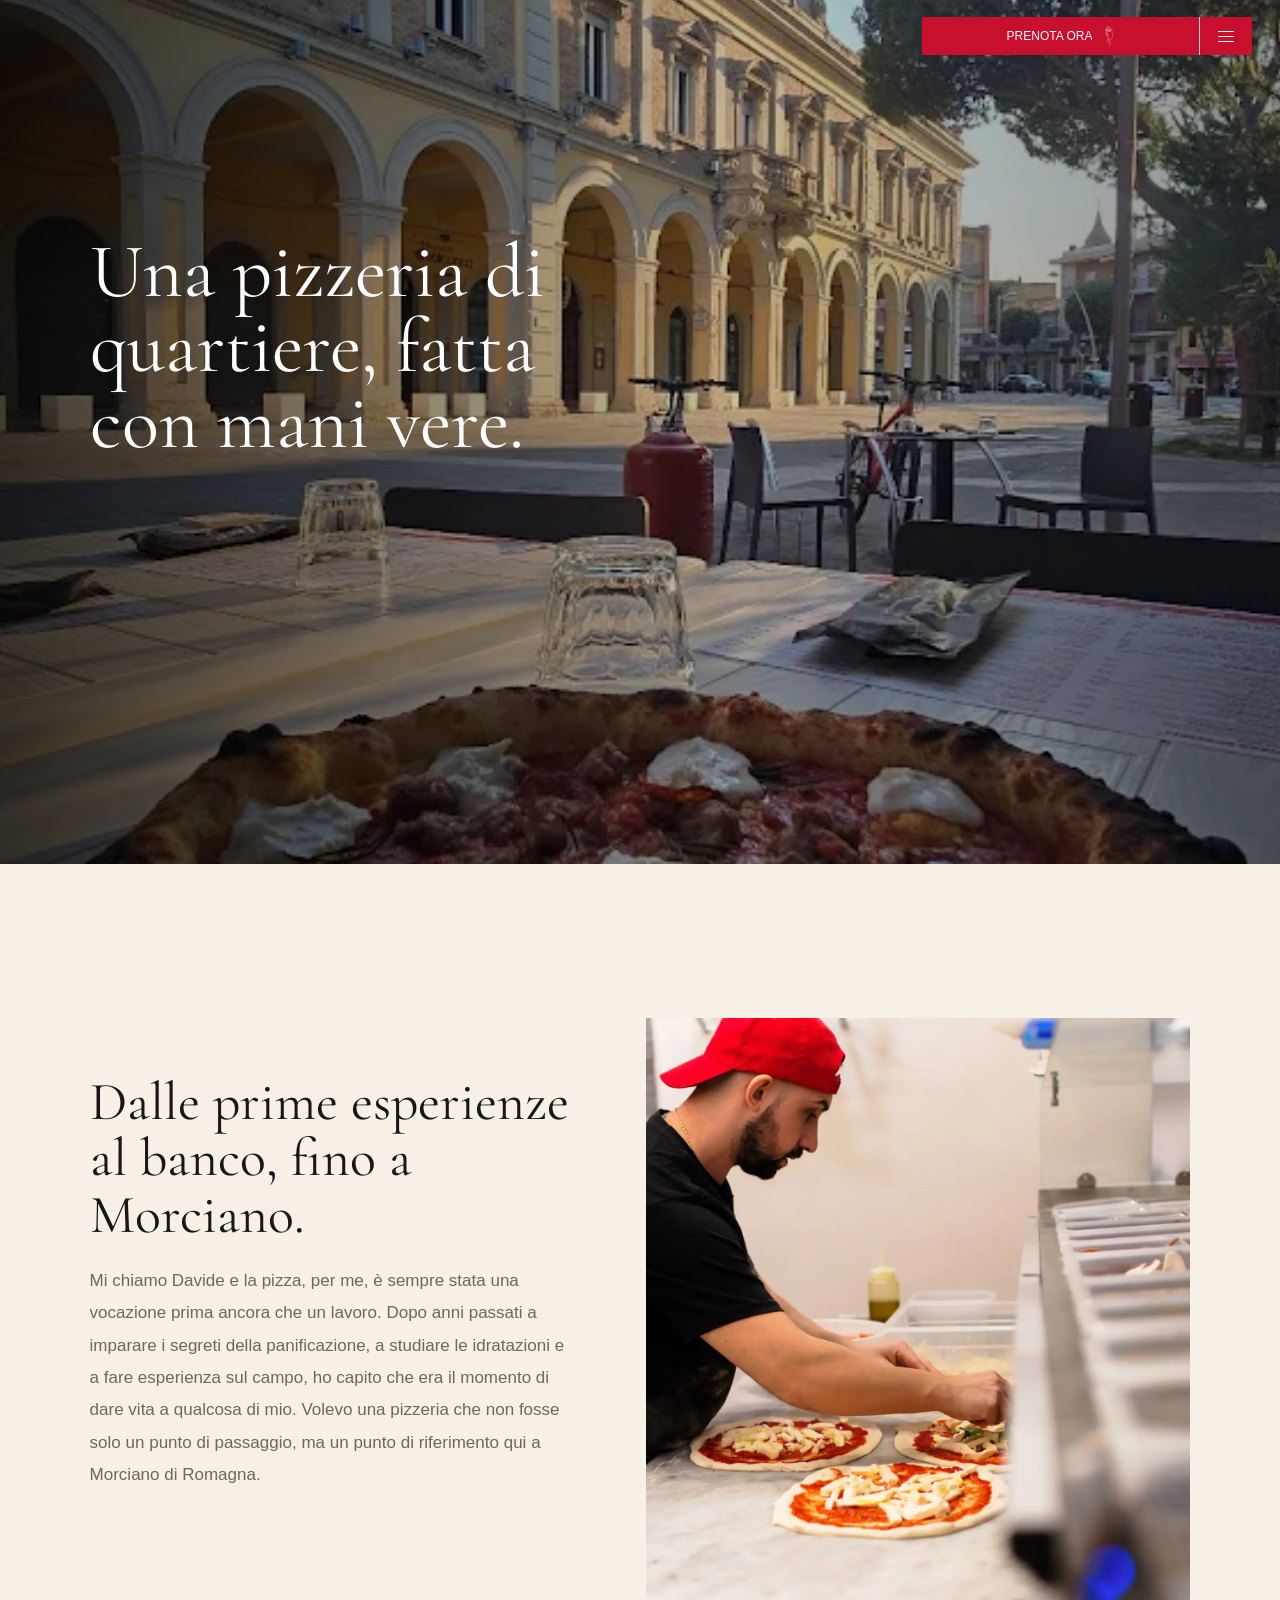
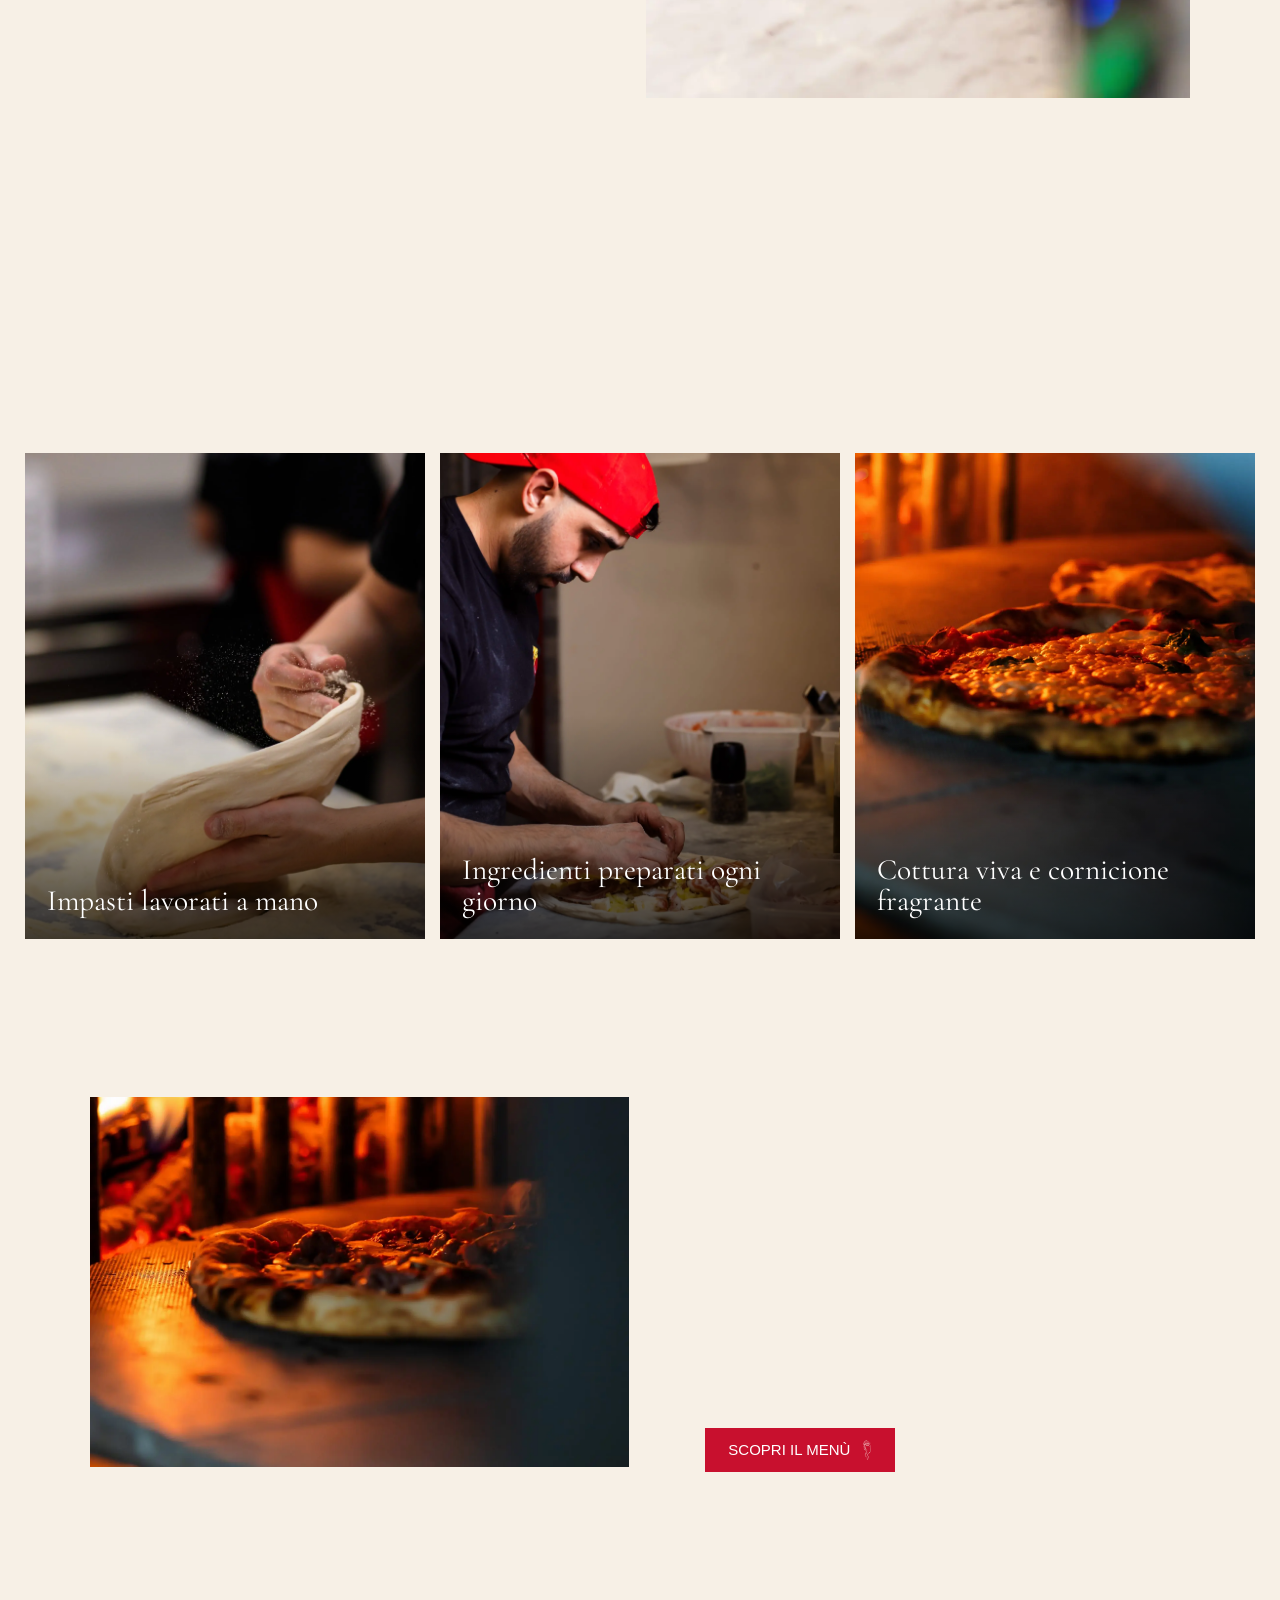
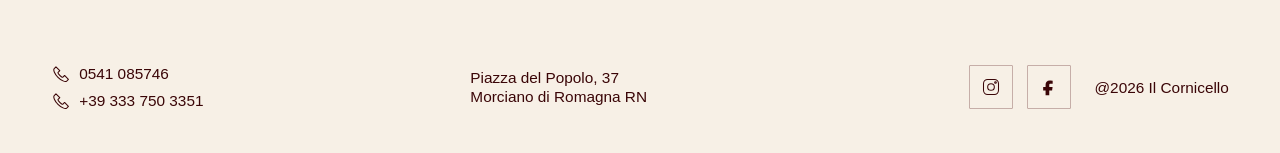
==== commit 0a4acb44: "Improve image loading performance" ====
--- a/chi-siamo.html
+++ b/chi-siamo.html
@@ -35,7 +35,7 @@
     <meta name="twitter:title" content="Chi siamo | Il Cornicello" />
     <meta name="twitter:description" content="La storia e la cucina de Il Cornicello a Morciano di Romagna." />
     <meta name="twitter:image" content="https://pizzeriailcornicello.it/assets/about-header.webp" />
-    <link rel="preload" as="image" href="assets/about-header.webp" fetchpriority="high" />
+    <link rel="preload" as="image" href="assets/about-header.webp?v=100" fetchpriority="high" />
     <link rel="preconnect" href="https://fonts.googleapis.com" />
     <link rel="preconnect" href="https://fonts.gstatic.com" crossorigin />
     <link rel="preload" as="style" href="https://fonts.googleapis.com/css2?family=Cormorant+Garamond:wght@400;500&display=swap" onload="this.onload=null;this.rel='stylesheet'" />
@@ -44,7 +44,7 @@
       <link href="https://fonts.googleapis.com/css2?family=Cormorant+Garamond:wght@400;500&display=swap" rel="stylesheet" />
       <link href="https://api.fontshare.com/v2/css?f[]=author@400&display=swap" rel="stylesheet" />
     </noscript>
-    <link rel="stylesheet" href="styles.css?v=99" />
+    <link rel="stylesheet" href="styles.css?v=100" />
     <script type="application/ld+json">
       {
         "@context": "https://schema.org",
@@ -103,7 +103,7 @@
 
     <aside class="menu-drawer" aria-hidden="true" data-drawer>
       <div class="drawer-view drawer-view-menu" data-drawer-menu>
-        <img class="drawer-logo" src="assets/outline-logo-white.webp" alt="" loading="lazy" decoding="async" />
+        <img class="drawer-logo" src="assets/outline-logo-white.webp?v=100" alt="" width="397" height="970" loading="lazy" decoding="async" />
         <nav class="drawer-links">
           <a href="index.html#top">Home</a>
           <a href="assets/menu.pdf" type="application/pdf">Menù</a>
@@ -144,7 +144,7 @@
 
     <main id="top">
       <section class="about-hero" aria-label="Chi siamo">
-        <img src="assets/about-header.webp" alt="Pizza de Il Cornicello davanti alla piazza di Morciano" fetchpriority="high" decoding="async" />
+        <img src="assets/about-header.webp?v=100" alt="Pizza de Il Cornicello davanti alla piazza di Morciano" width="574" height="1020" fetchpriority="high" decoding="async" />
         <div class="about-hero-copy">
           <h1 data-reveal>Una pizzeria di quartiere, fatta con mani vere.</h1>
         </div>
@@ -157,7 +157,7 @@
           <p data-reveal>Quando ho aperto Il Cornicello sapevo che la qualità degli ingredienti non sarebbe bastata senza l'ingrediente più importante: le persone. Per questo ho voluto accanto a me un team speciale.</p>
         </div>
         <figure>
-          <img src="assets/pizzaiolo-prep.webp" alt="Davide prepara le pizze al banco de Il Cornicello" loading="lazy" decoding="async" />
+          <img src="assets/pizzaiolo-prep.webp?v=100" alt="Davide prepara le pizze al banco de Il Cornicello" width="1279" height="1600" loading="lazy" decoding="async" />
         </figure>
       </section>
 
@@ -168,15 +168,15 @@
         </div>
         <div class="about-process-grid">
           <figure>
-            <img src="assets/dough-stretch.webp" alt="Impasto steso a mano" loading="lazy" decoding="async" />
+            <img src="assets/dough-stretch.webp?v=100" alt="Impasto steso a mano" width="1638" height="2048" loading="lazy" decoding="async" />
             <figcaption>Impasti lavorati a mano</figcaption>
           </figure>
           <figure>
-            <img src="assets/slideshow-guarnizione-pizza.webp" alt="Pizza guarnita al banco con ingredienti freschi" loading="lazy" decoding="async" />
+            <img src="assets/slideshow-guarnizione-pizza.webp?v=100" alt="Pizza guarnita al banco con ingredienti freschi" width="1638" height="2048" loading="lazy" decoding="async" />
             <figcaption>Ingredienti preparati ogni giorno</figcaption>
           </figure>
           <figure>
-            <img src="assets/slideshow-forno-fiamma.webp" alt="Pizza in forno con fiamma viva" loading="lazy" decoding="async" />
+            <img src="assets/slideshow-forno-fiamma.webp?v=100" alt="Pizza in forno con fiamma viva" width="1365" height="2048" loading="lazy" decoding="async" />
             <figcaption>Cottura viva e cornicione fragrante</figcaption>
           </figure>
         </div>
@@ -184,7 +184,7 @@
 
       <section class="about-band">
         <figure>
-          <img src="assets/slideshow-pizza-servita.webp" alt="Pizza servita al tavolo pronta da condividere" loading="lazy" decoding="async" />
+          <img src="assets/slideshow-pizza-servita.webp?v=100" alt="Pizza servita al tavolo pronta da condividere" width="1638" height="2048" loading="lazy" decoding="async" />
         </figure>
         <div>
           <h2 data-reveal>Una pizza sincera, da mangiare qui o portare via.</h2>
@@ -229,6 +229,6 @@
       </div>
     </footer>
 
-    <script src="script.js?v=99"></script>
+    <script src="script.js?v=100"></script>
   </body>
 </html>
--- a/styles.css
+++ b/styles.css
@@ -172,7 +172,7 @@
 
 .header-cta:hover .cta-icon::before,
 body.menu-open .header-cta:hover .cta-icon::before {
-  background-image: url("assets/outline-logo-red.webp");
+  background-image: url("assets/outline-logo-red.webp?v=100");
 }
 
 .menu-toggle {
@@ -691,7 +691,7 @@
 }
 
 .cta-icon::before {
-  background: url("assets/outline-logo-white.webp") center / contain no-repeat;
+  background: url("assets/outline-logo-white.webp?v=100") center / contain no-repeat;
 }
 
 .cta-icon::after {
@@ -719,7 +719,7 @@
 
 .button-light:hover .cta-icon::before,
 .text-link:hover .cta-icon::before {
-  background-image: url("assets/outline-logo-red.webp");
+  background-image: url("assets/outline-logo-red.webp?v=100");
 }
 
 .intro-section,
@@ -833,7 +833,7 @@
   .button-light:active .cta-icon::before,
   .text-link:hover .cta-icon::before,
   .text-link:active .cta-icon::before {
-    background-image: url("assets/outline-logo-white.webp");
+    background-image: url("assets/outline-logo-white.webp?v=100");
   }
 
   .button-light:hover,
@@ -1149,7 +1149,7 @@
 }
 
 .pizza-sprite {
-  background-image: url("assets/pizze-senza-sfondo.webp");
+  background-image: url("assets/pizze-senza-sfondo.webp?v=100");
   background-repeat: no-repeat;
   background-size: 300% 200%;
   display: block;
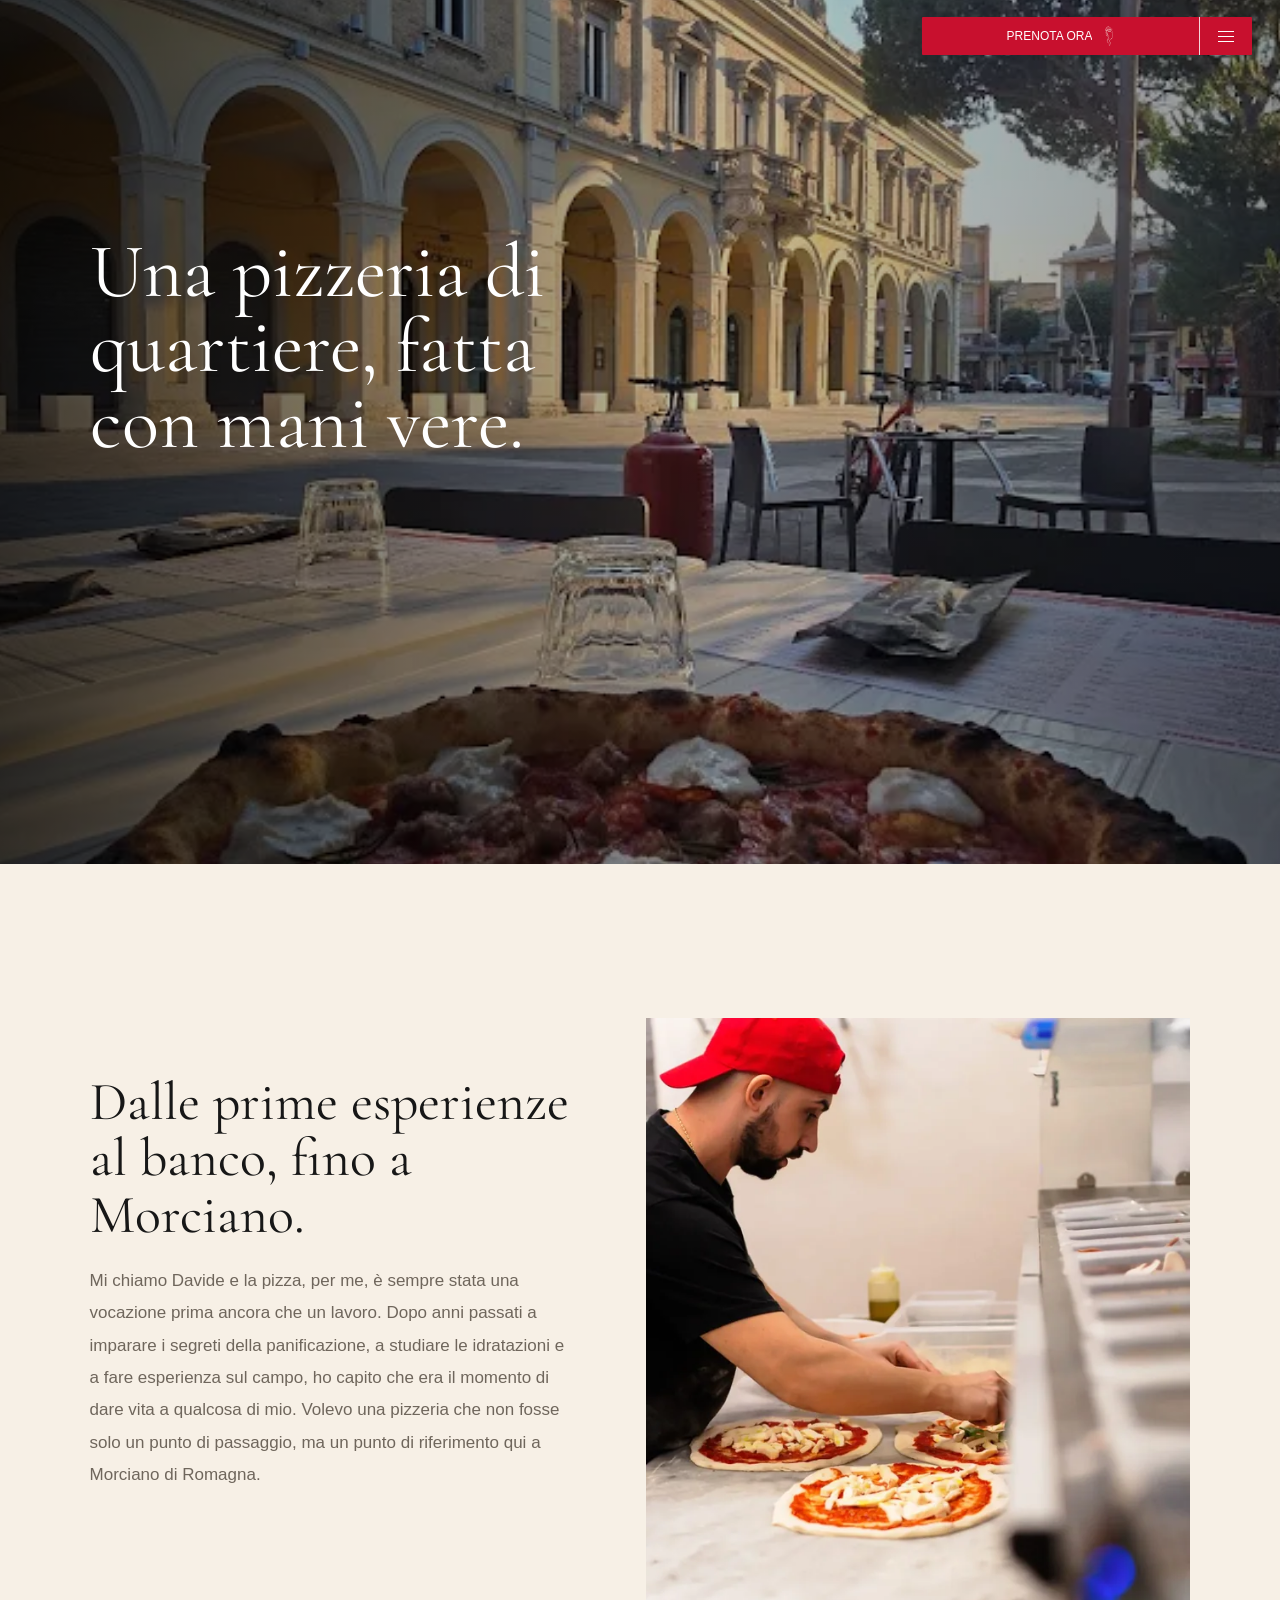
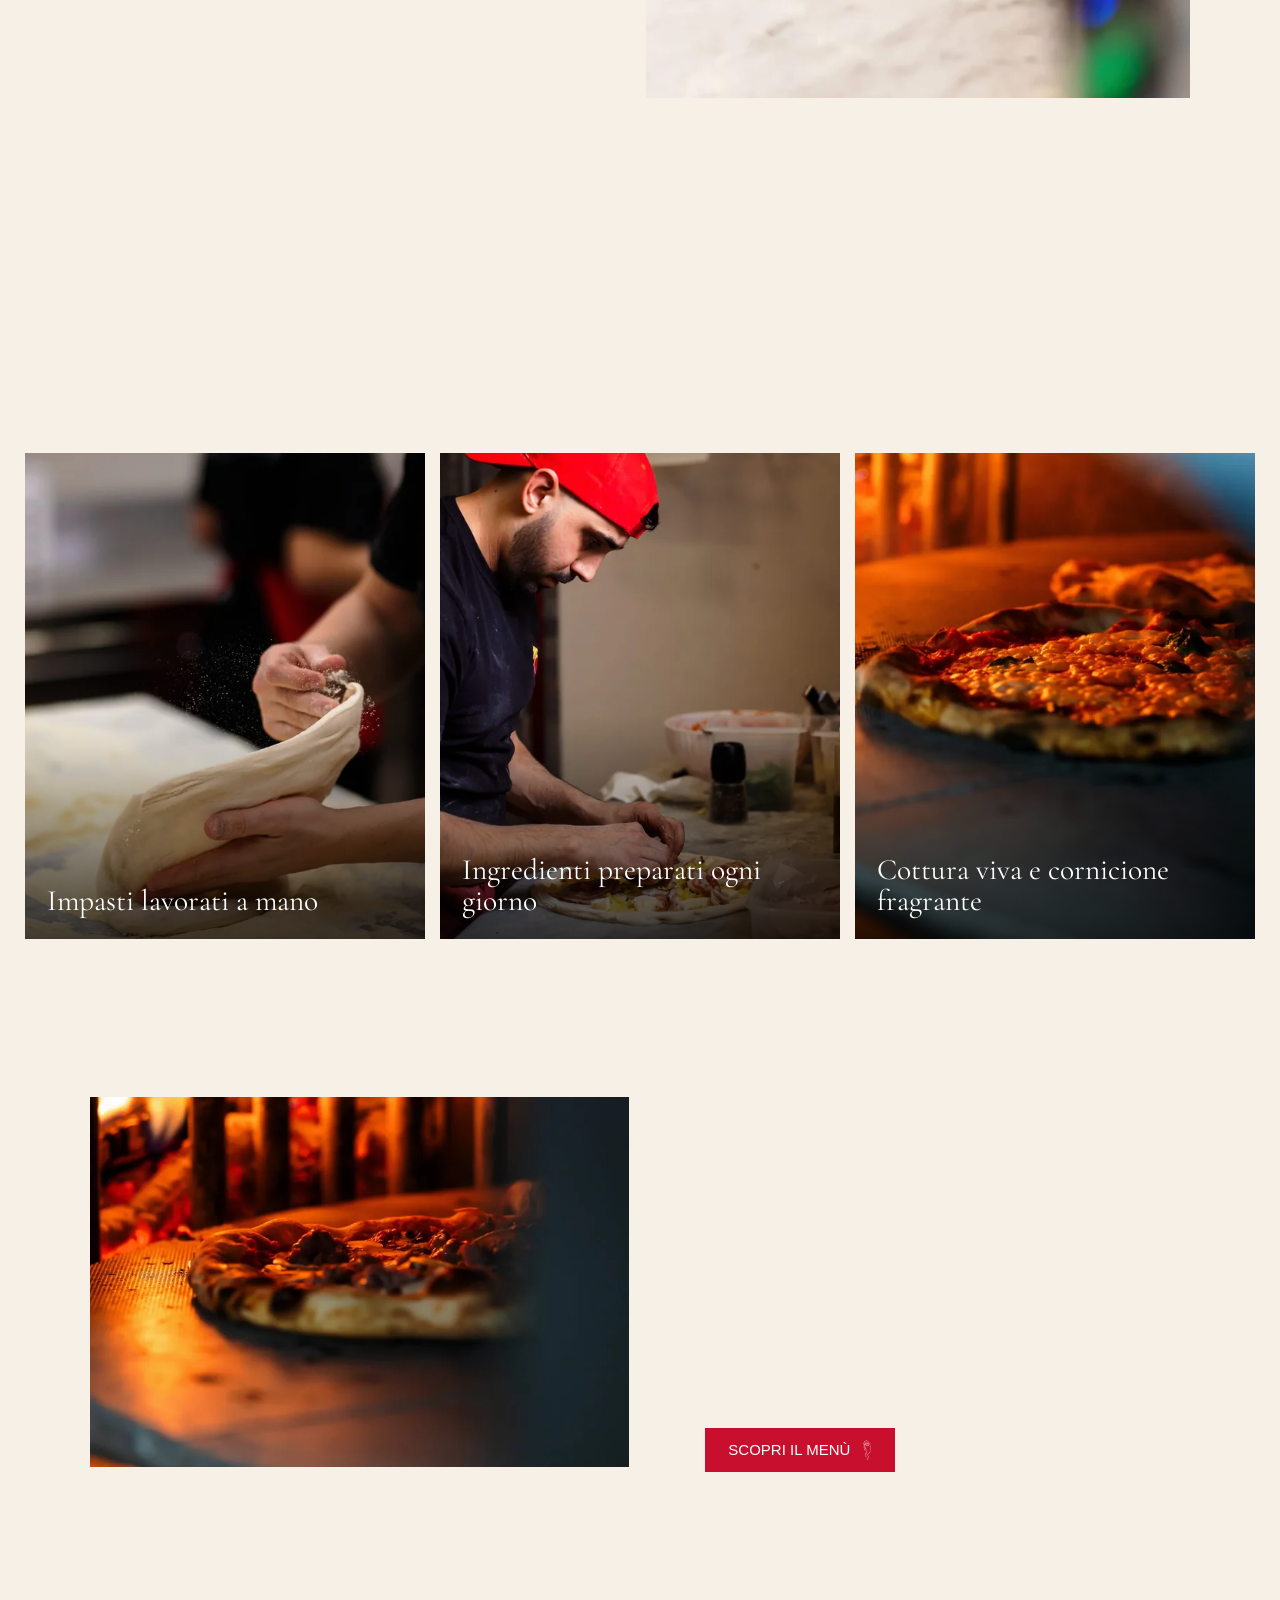
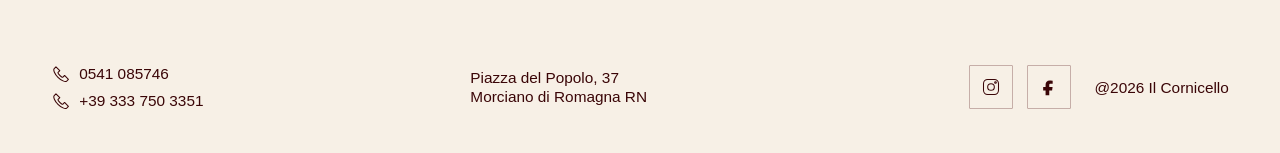
==== commit 8512ff6f: "Restore image quality and add responsive loading" ====
--- a/chi-siamo.html
+++ b/chi-siamo.html
@@ -35,16 +35,17 @@
     <meta name="twitter:title" content="Chi siamo | Il Cornicello" />
     <meta name="twitter:description" content="La storia e la cucina de Il Cornicello a Morciano di Romagna." />
     <meta name="twitter:image" content="https://pizzeriailcornicello.it/assets/about-header.webp" />
-    <link rel="preload" as="image" href="assets/about-header.webp?v=100" fetchpriority="high" />
+    <link rel="preload" as="image" href="assets/about-header.webp?v=101" fetchpriority="high" />
     <link rel="preconnect" href="https://fonts.googleapis.com" />
     <link rel="preconnect" href="https://fonts.gstatic.com" crossorigin />
+    <link rel="preconnect" href="https://www.googletagmanager.com" />
     <link rel="preload" as="style" href="https://fonts.googleapis.com/css2?family=Cormorant+Garamond:wght@400;500&display=swap" onload="this.onload=null;this.rel='stylesheet'" />
     <link rel="preload" as="style" href="https://api.fontshare.com/v2/css?f[]=author@400&display=swap" onload="this.onload=null;this.rel='stylesheet'" />
     <noscript>
       <link href="https://fonts.googleapis.com/css2?family=Cormorant+Garamond:wght@400;500&display=swap" rel="stylesheet" />
       <link href="https://api.fontshare.com/v2/css?f[]=author@400&display=swap" rel="stylesheet" />
     </noscript>
-    <link rel="stylesheet" href="styles.css?v=100" />
+    <link rel="stylesheet" href="styles.css?v=101" />
     <script type="application/ld+json">
       {
         "@context": "https://schema.org",
@@ -103,7 +104,7 @@
 
     <aside class="menu-drawer" aria-hidden="true" data-drawer>
       <div class="drawer-view drawer-view-menu" data-drawer-menu>
-        <img class="drawer-logo" src="assets/outline-logo-white.webp?v=100" alt="" width="397" height="970" loading="lazy" decoding="async" />
+        <img class="drawer-logo" src="assets/outline-logo-white.webp?v=101" alt="" width="397" height="970" loading="lazy" decoding="async" />
         <nav class="drawer-links">
           <a href="index.html#top">Home</a>
           <a href="assets/menu.pdf" type="application/pdf">Menù</a>
@@ -144,7 +145,7 @@
 
     <main id="top">
       <section class="about-hero" aria-label="Chi siamo">
-        <img src="assets/about-header.webp?v=100" alt="Pizza de Il Cornicello davanti alla piazza di Morciano" width="574" height="1020" fetchpriority="high" decoding="async" />
+        <img src="assets/about-header.webp?v=101" alt="Pizza de Il Cornicello davanti alla piazza di Morciano" width="574" height="1020" fetchpriority="high" decoding="async" />
         <div class="about-hero-copy">
           <h1 data-reveal>Una pizzeria di quartiere, fatta con mani vere.</h1>
         </div>
@@ -157,7 +158,7 @@
           <p data-reveal>Quando ho aperto Il Cornicello sapevo che la qualità degli ingredienti non sarebbe bastata senza l'ingrediente più importante: le persone. Per questo ho voluto accanto a me un team speciale.</p>
         </div>
         <figure>
-          <img src="assets/pizzaiolo-prep.webp?v=100" alt="Davide prepara le pizze al banco de Il Cornicello" width="1279" height="1600" loading="lazy" decoding="async" />
+        <img src="assets/pizzaiolo-prep.webp?v=101" srcset="assets/pizzaiolo-prep-640.webp?v=101 640w, assets/pizzaiolo-prep-960.webp?v=101 960w, assets/pizzaiolo-prep.webp?v=101 1279w" sizes="(max-width: 700px) 100vw, 50vw" alt="Davide prepara le pizze al banco de Il Cornicello" width="1279" height="1600" loading="lazy" decoding="async" />
         </figure>
       </section>
 
@@ -168,15 +169,15 @@
         </div>
         <div class="about-process-grid">
           <figure>
-            <img src="assets/dough-stretch.webp?v=100" alt="Impasto steso a mano" width="1638" height="2048" loading="lazy" decoding="async" />
+            <img src="assets/dough-stretch.webp?v=101" srcset="assets/dough-stretch-520.webp?v=101 520w, assets/dough-stretch-900.webp?v=101 900w, assets/dough-stretch.webp?v=101 1638w" sizes="(max-width: 700px) 100vw, 33vw" alt="Impasto steso a mano" width="1638" height="2048" loading="lazy" decoding="async" />
             <figcaption>Impasti lavorati a mano</figcaption>
           </figure>
           <figure>
-            <img src="assets/slideshow-guarnizione-pizza.webp?v=100" alt="Pizza guarnita al banco con ingredienti freschi" width="1638" height="2048" loading="lazy" decoding="async" />
+            <img src="assets/slideshow-guarnizione-pizza.webp?v=101" srcset="assets/slideshow-guarnizione-pizza-520.webp?v=101 520w, assets/slideshow-guarnizione-pizza-900.webp?v=101 900w, assets/slideshow-guarnizione-pizza.webp?v=101 1638w" sizes="(max-width: 700px) 100vw, 33vw" alt="Pizza guarnita al banco con ingredienti freschi" width="1638" height="2048" loading="lazy" decoding="async" />
             <figcaption>Ingredienti preparati ogni giorno</figcaption>
           </figure>
           <figure>
-            <img src="assets/slideshow-forno-fiamma.webp?v=100" alt="Pizza in forno con fiamma viva" width="1365" height="2048" loading="lazy" decoding="async" />
+            <img src="assets/slideshow-forno-fiamma.webp?v=101" srcset="assets/slideshow-forno-fiamma-520.webp?v=101 520w, assets/slideshow-forno-fiamma-900.webp?v=101 900w, assets/slideshow-forno-fiamma.webp?v=101 1365w" sizes="(max-width: 700px) 100vw, 33vw" alt="Pizza in forno con fiamma viva" width="1365" height="2048" loading="lazy" decoding="async" />
             <figcaption>Cottura viva e cornicione fragrante</figcaption>
           </figure>
         </div>
@@ -184,7 +185,7 @@
 
       <section class="about-band">
         <figure>
-          <img src="assets/slideshow-pizza-servita.webp?v=100" alt="Pizza servita al tavolo pronta da condividere" width="1638" height="2048" loading="lazy" decoding="async" />
+          <img src="assets/slideshow-pizza-servita.webp?v=101" srcset="assets/slideshow-pizza-servita-768.webp?v=101 768w, assets/slideshow-pizza-servita-1200.webp?v=101 1200w, assets/slideshow-pizza-servita.webp?v=101 1638w" sizes="(max-width: 700px) 100vw, 50vw" alt="Pizza servita al tavolo pronta da condividere" width="1638" height="2048" loading="lazy" decoding="async" />
         </figure>
         <div>
           <h2 data-reveal>Una pizza sincera, da mangiare qui o portare via.</h2>
@@ -229,6 +230,6 @@
       </div>
     </footer>
 
-    <script src="script.js?v=100"></script>
+    <script src="script.js?v=101"></script>
   </body>
 </html>
--- a/styles.css
+++ b/styles.css
@@ -172,7 +172,7 @@
 
 .header-cta:hover .cta-icon::before,
 body.menu-open .header-cta:hover .cta-icon::before {
-  background-image: url("assets/outline-logo-red.webp?v=100");
+  background-image: url("assets/outline-logo-red.webp?v=101");
 }
 
 .menu-toggle {
@@ -691,7 +691,7 @@
 }
 
 .cta-icon::before {
-  background: url("assets/outline-logo-white.webp?v=100") center / contain no-repeat;
+  background: url("assets/outline-logo-white.webp?v=101") center / contain no-repeat;
 }
 
 .cta-icon::after {
@@ -719,7 +719,7 @@
 
 .button-light:hover .cta-icon::before,
 .text-link:hover .cta-icon::before {
-  background-image: url("assets/outline-logo-red.webp?v=100");
+  background-image: url("assets/outline-logo-red.webp?v=101");
 }
 
 .intro-section,
@@ -833,7 +833,7 @@
   .button-light:active .cta-icon::before,
   .text-link:hover .cta-icon::before,
   .text-link:active .cta-icon::before {
-    background-image: url("assets/outline-logo-white.webp?v=100");
+    background-image: url("assets/outline-logo-white.webp?v=101");
   }
 
   .button-light:hover,
@@ -1149,7 +1149,7 @@
 }
 
 .pizza-sprite {
-  background-image: url("assets/pizze-senza-sfondo.webp?v=100");
+  background-image: url("assets/pizze-senza-sfondo.webp?v=101");
   background-repeat: no-repeat;
   background-size: 300% 200%;
   display: block;
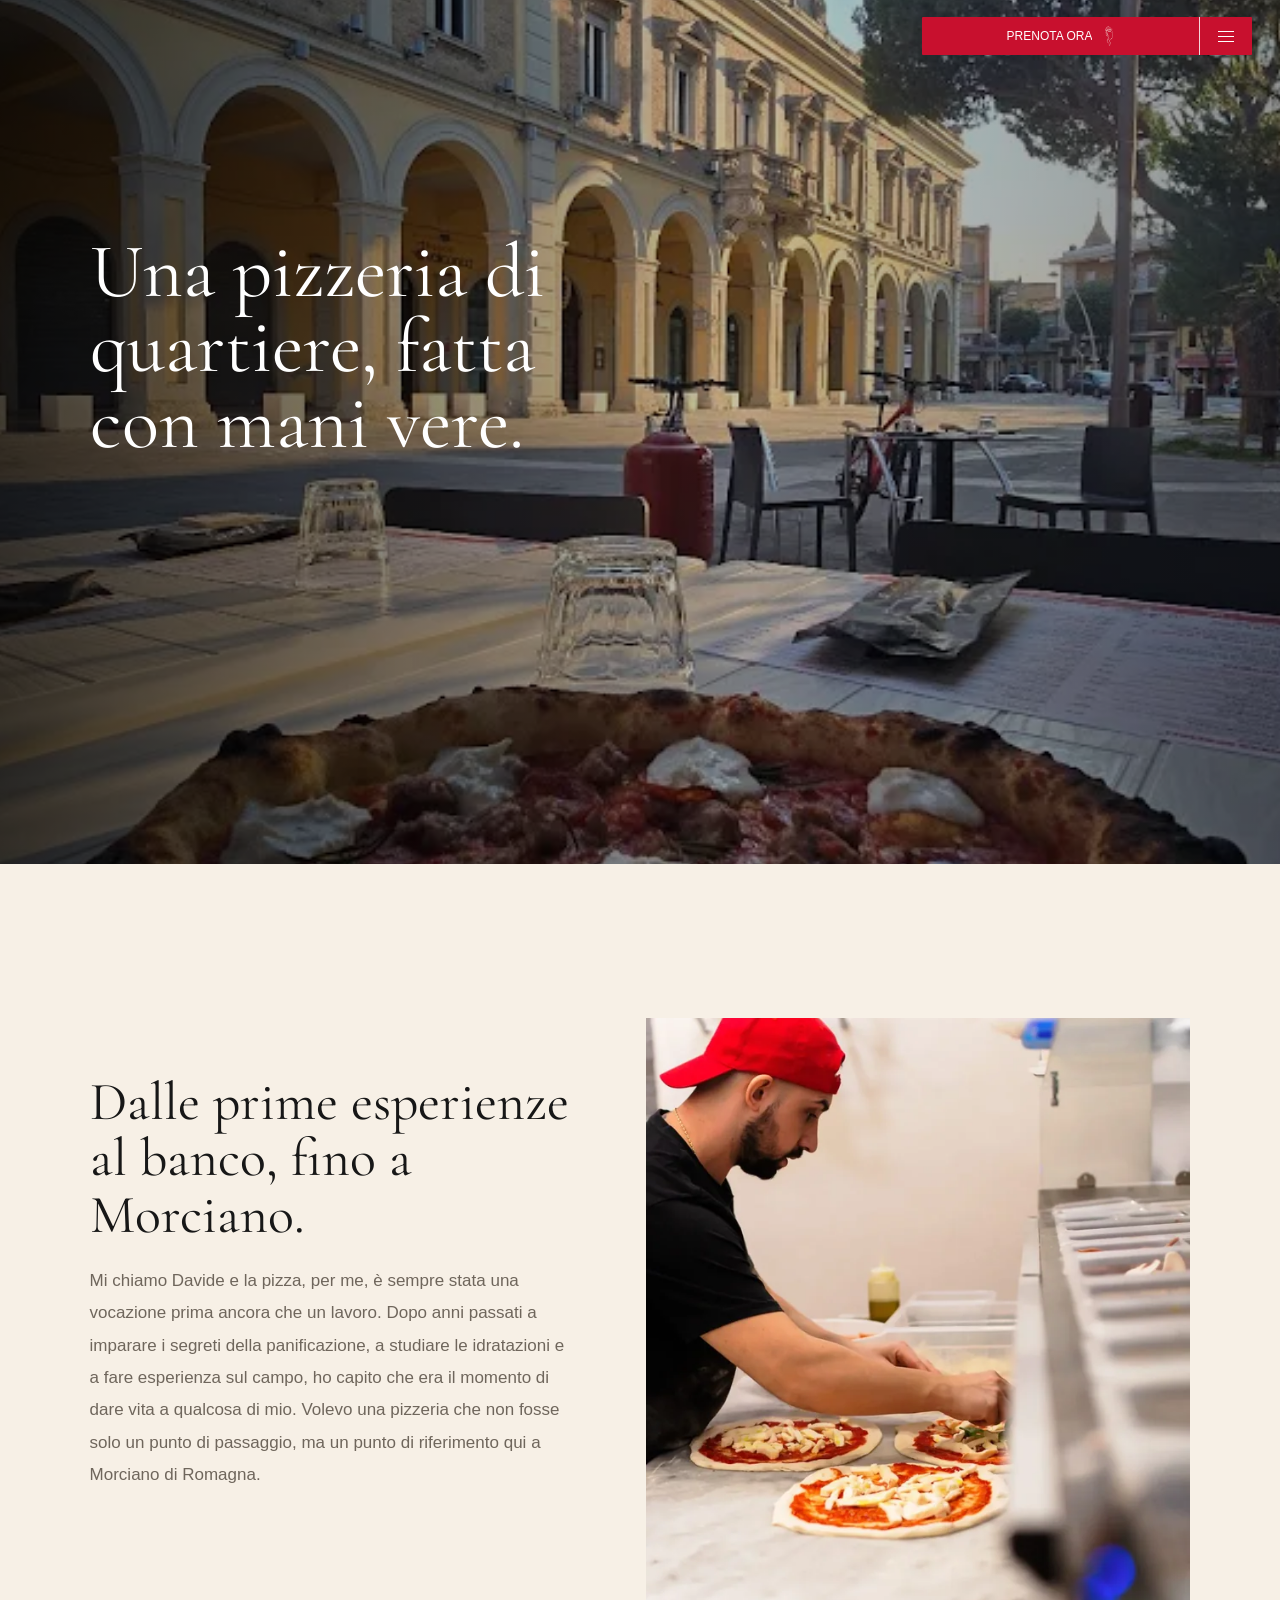
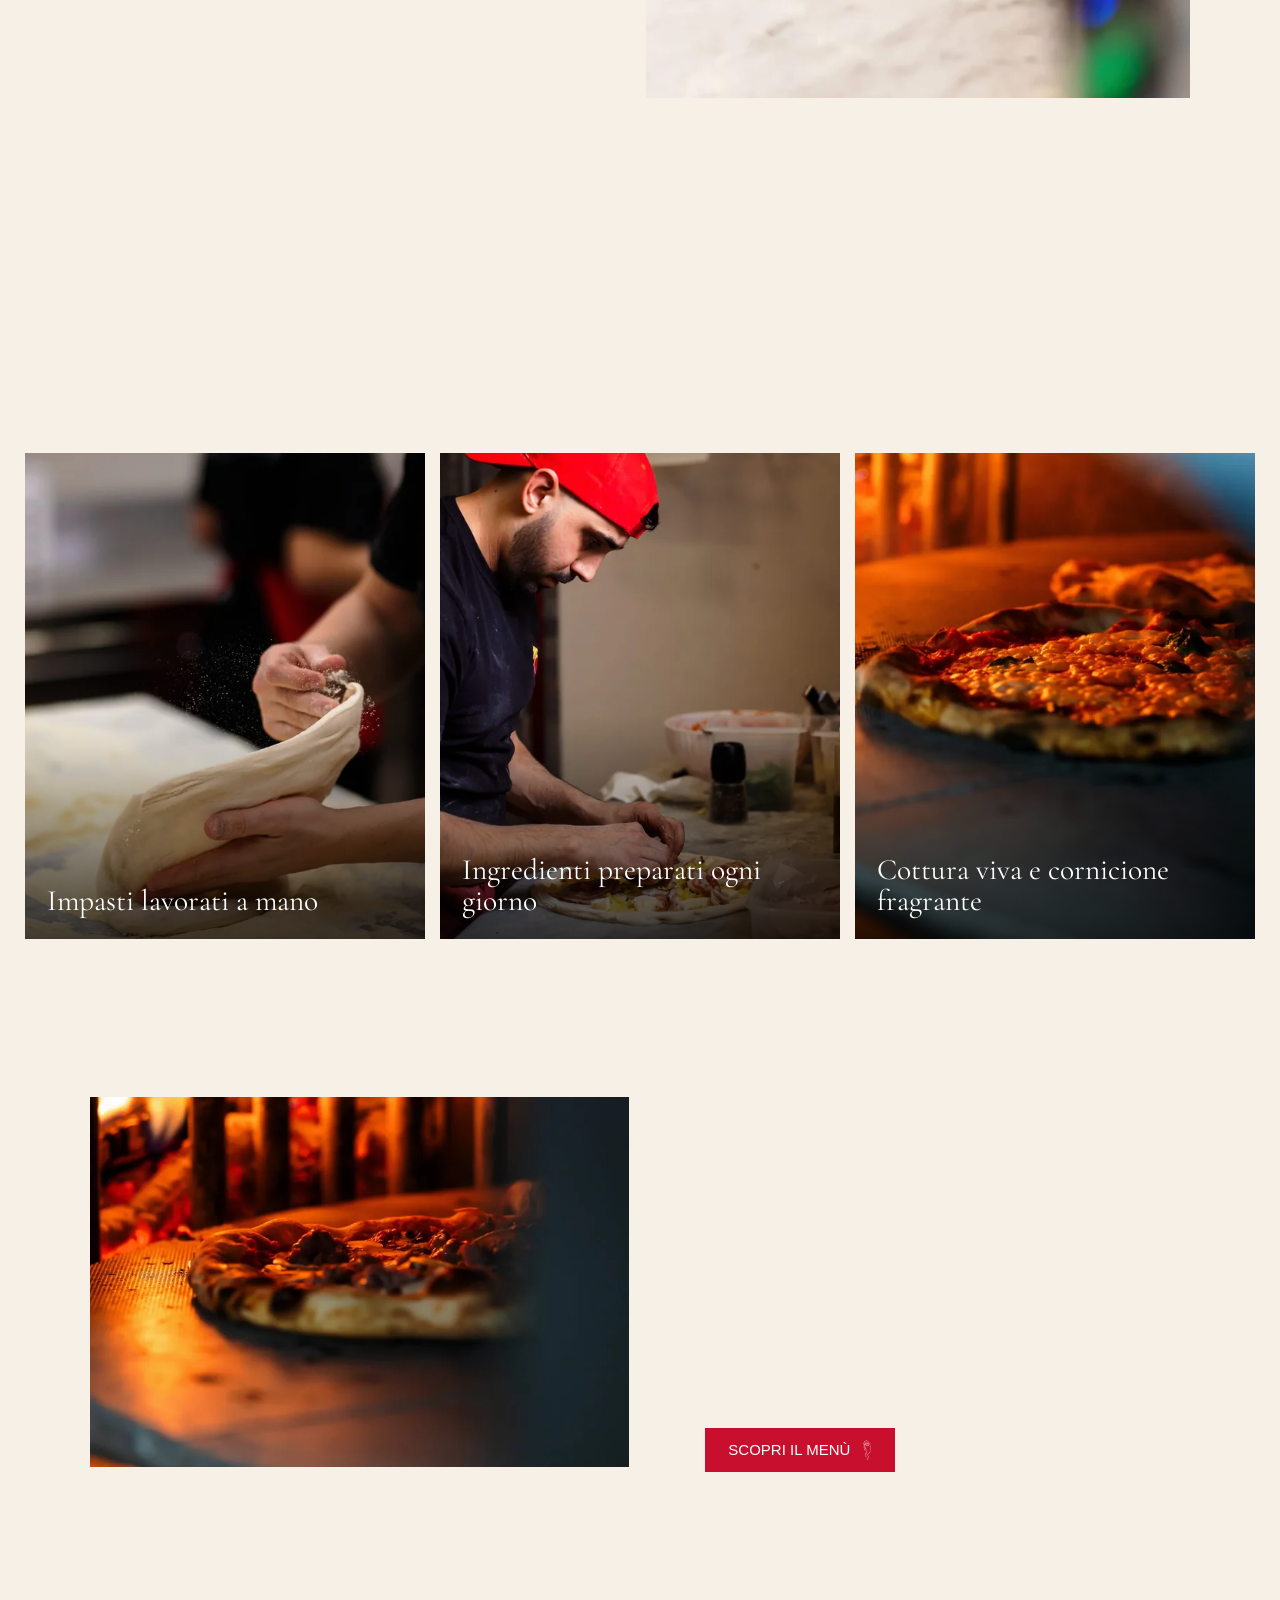
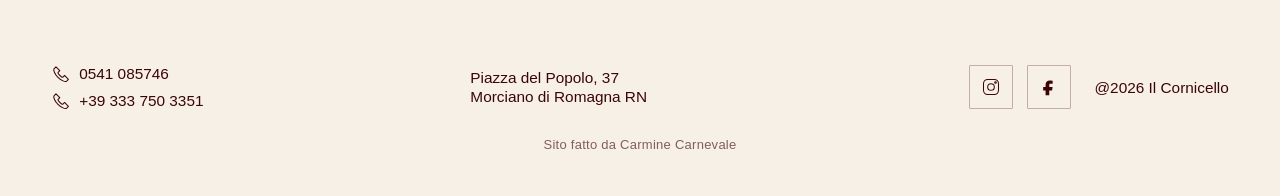
==== commit 8ab5c33a: "Add footer site credit" ====
--- a/chi-siamo.html
+++ b/chi-siamo.html
@@ -45,7 +45,7 @@
       <link href="https://fonts.googleapis.com/css2?family=Cormorant+Garamond:wght@400;500&display=swap" rel="stylesheet" />
       <link href="https://api.fontshare.com/v2/css?f[]=author@400&display=swap" rel="stylesheet" />
     </noscript>
-    <link rel="stylesheet" href="styles.css?v=101" />
+    <link rel="stylesheet" href="styles.css?v=102" />
     <script type="application/ld+json">
       {
         "@context": "https://schema.org",
@@ -227,9 +227,10 @@
           </a>
         </nav>
         <p>@2026 Il Cornicello</p>
+        <a class="footer-credit" href="https://wa.me/393501183681" target="_blank" rel="noopener noreferrer">Sito fatto da Carmine Carnevale</a>
       </div>
     </footer>
 
-    <script src="script.js?v=101"></script>
+    <script src="script.js?v=102"></script>
   </body>
 </html>
--- a/styles.css
+++ b/styles.css
@@ -1696,6 +1696,41 @@
   margin: 0;
 }
 
+.footer-minimal .footer-credit {
+  color: rgba(58, 5, 7, 0.62);
+  font-size: 13px;
+  grid-column: 1 / -1;
+  justify-self: center;
+  letter-spacing: 0.02em;
+  margin-top: 2px;
+  position: relative;
+  transition: color 220ms ease, transform 220ms ease;
+}
+
+.footer-credit::after {
+  background: currentColor;
+  bottom: -4px;
+  content: "";
+  height: 1px;
+  left: 0;
+  position: absolute;
+  transform: scaleX(0);
+  transform-origin: center;
+  transition: transform 260ms ease;
+  width: 100%;
+}
+
+.footer-credit:hover,
+.footer-credit:focus-visible {
+  color: var(--red);
+  transform: translateY(-2px);
+}
+
+.footer-credit:hover::after,
+.footer-credit:focus-visible::after {
+  transform: scaleX(1);
+}
+
 .footer-phone {
   align-items: flex-start;
   display: inline-flex;
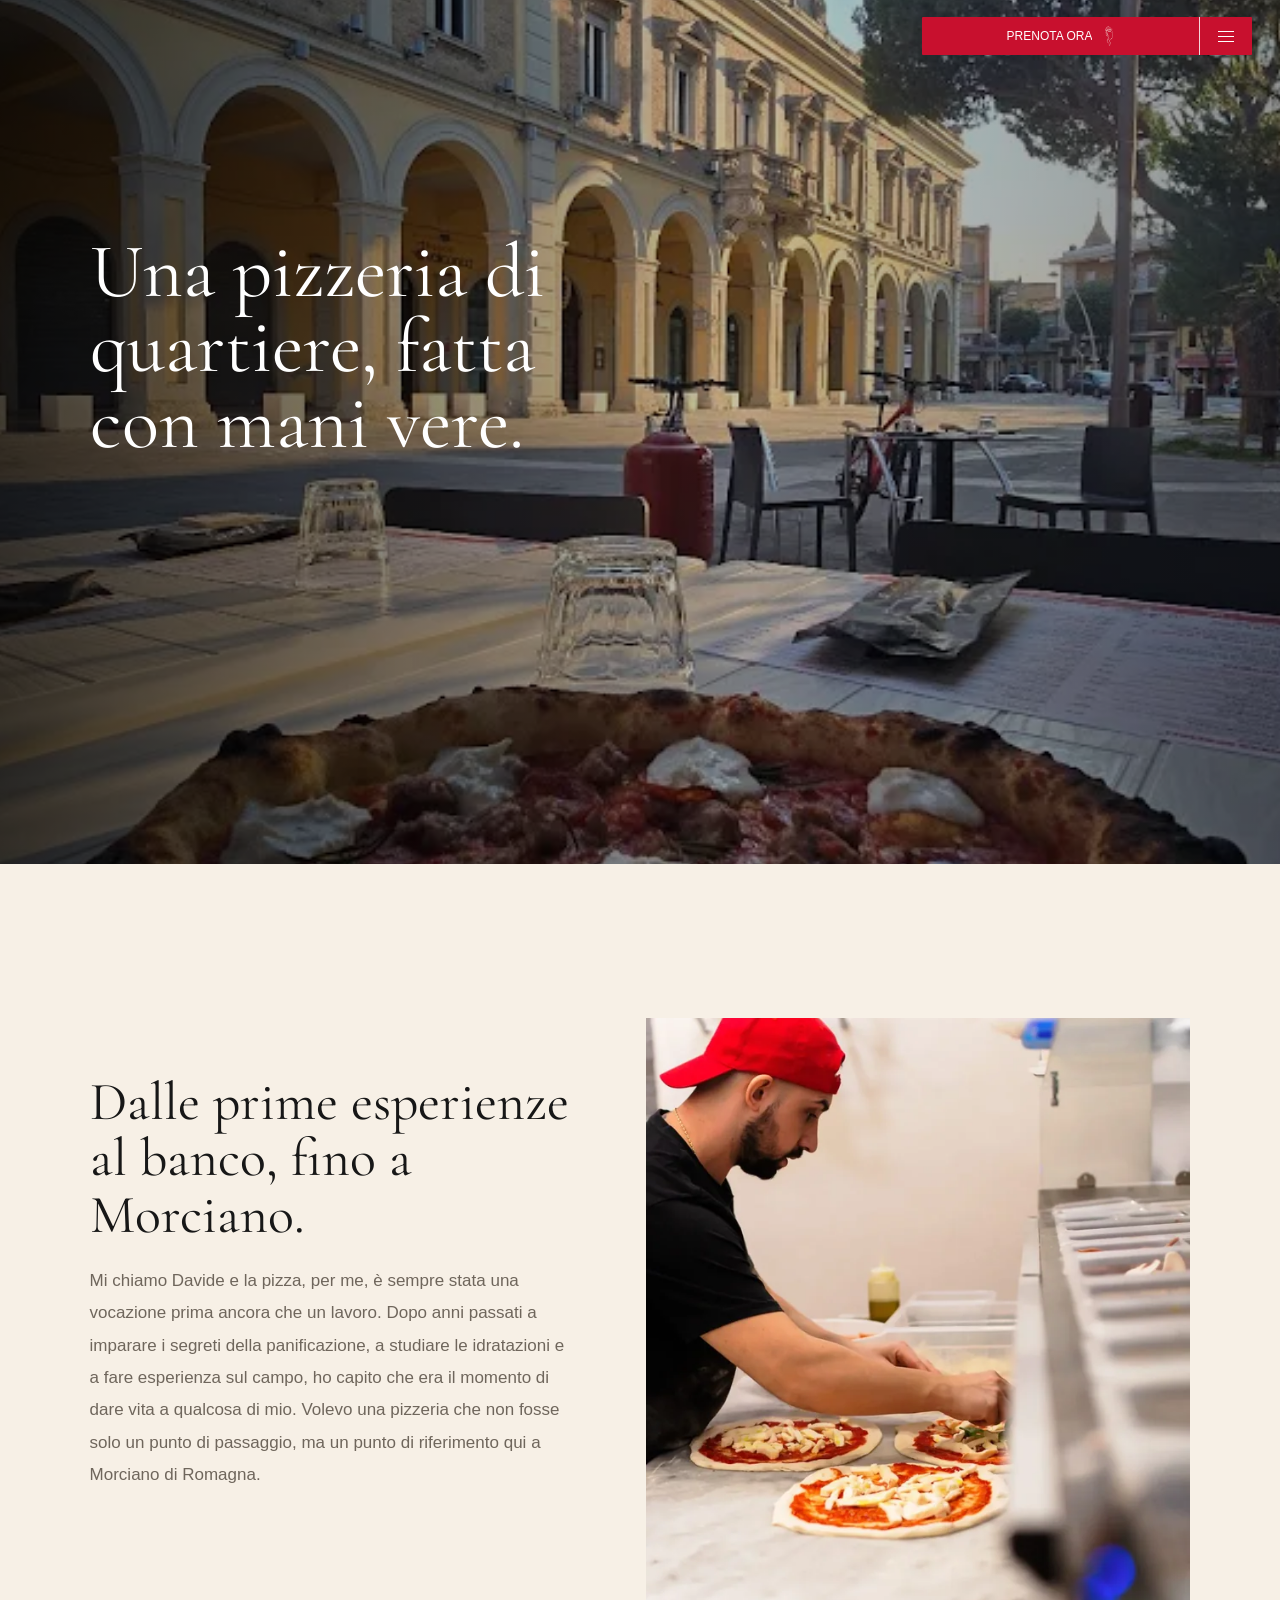
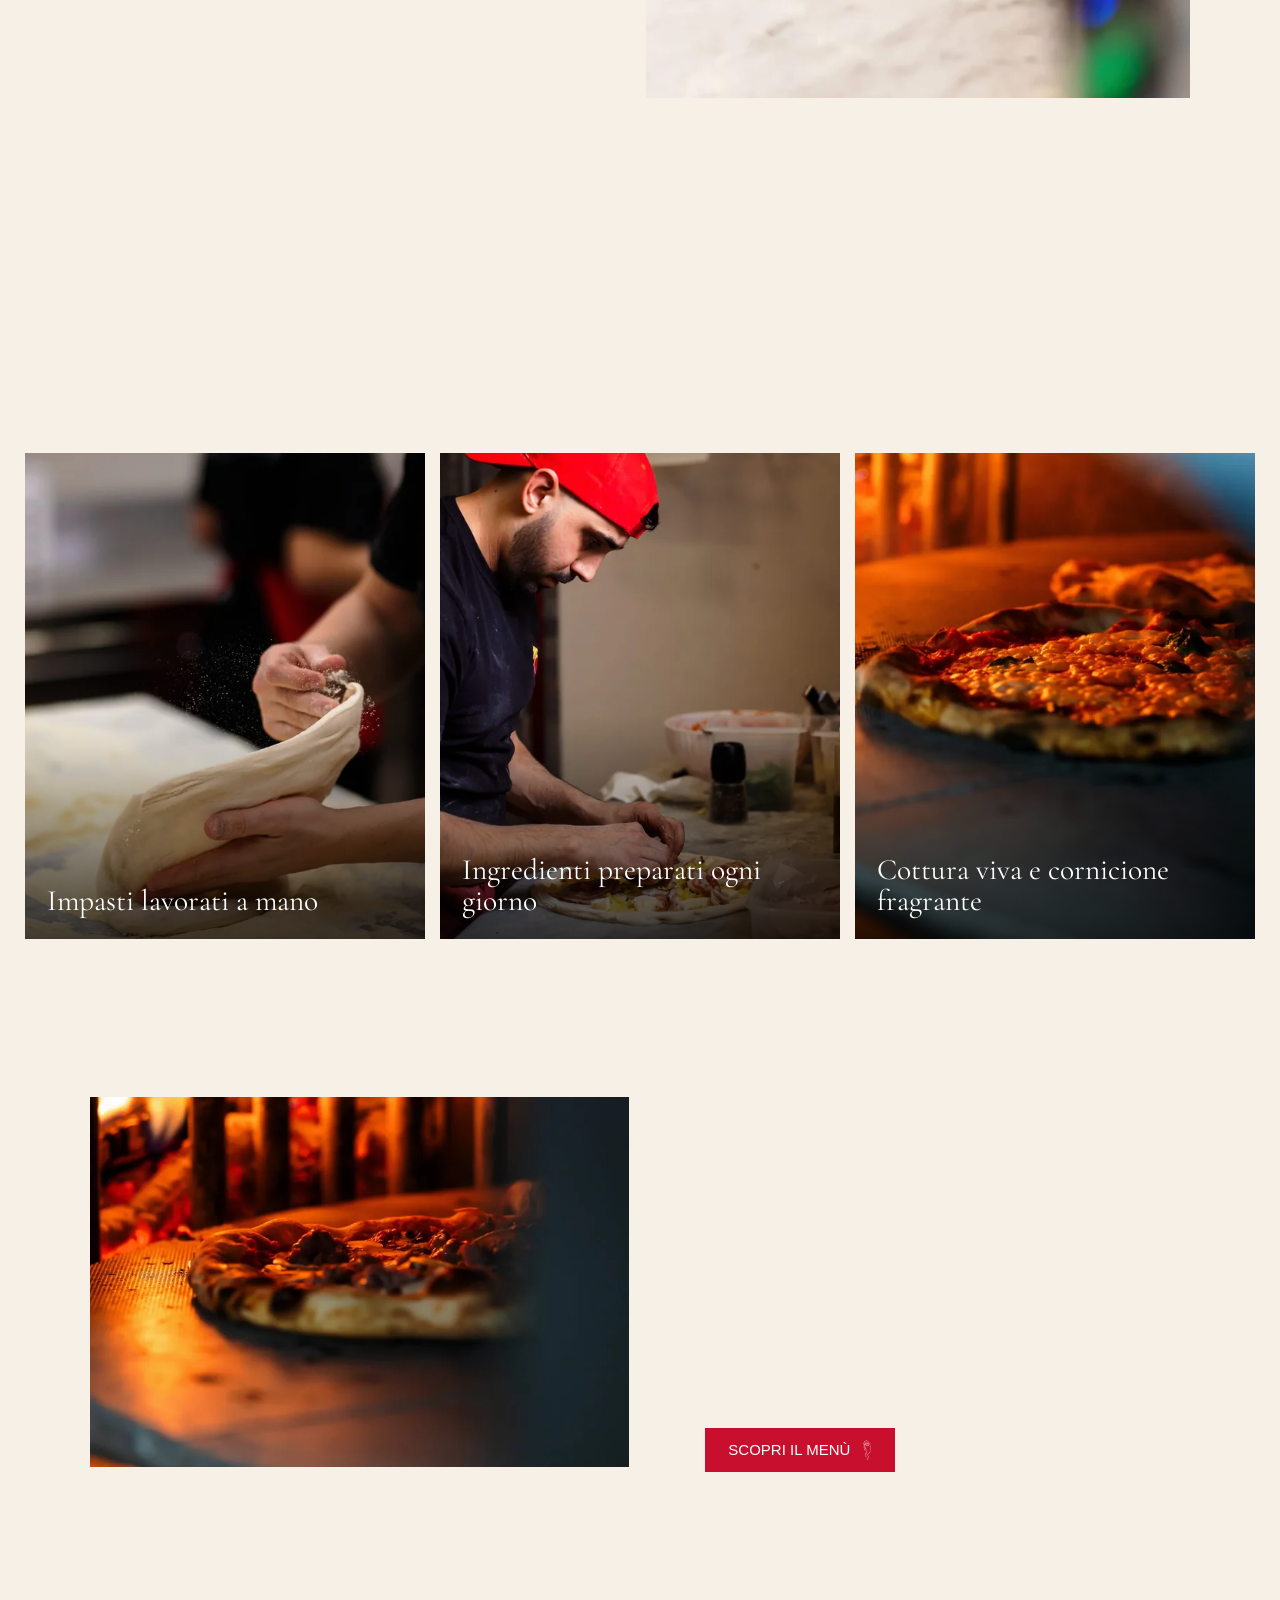
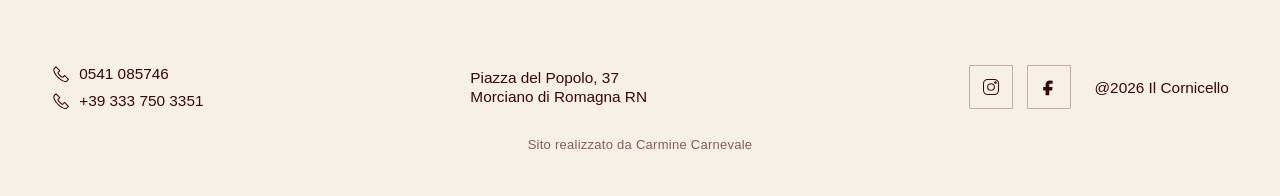
==== commit 5b2b3dbc: "Update footer credit wording" ====
--- a/chi-siamo.html
+++ b/chi-siamo.html
@@ -45,7 +45,7 @@
       <link href="https://fonts.googleapis.com/css2?family=Cormorant+Garamond:wght@400;500&display=swap" rel="stylesheet" />
       <link href="https://api.fontshare.com/v2/css?f[]=author@400&display=swap" rel="stylesheet" />
     </noscript>
-    <link rel="stylesheet" href="styles.css?v=102" />
+    <link rel="stylesheet" href="styles.css?v=103" />
     <script type="application/ld+json">
       {
         "@context": "https://schema.org",
@@ -227,10 +227,10 @@
           </a>
         </nav>
         <p>@2026 Il Cornicello</p>
-        <a class="footer-credit" href="https://wa.me/393501183681" target="_blank" rel="noopener noreferrer">Sito fatto da Carmine Carnevale</a>
+        <a class="footer-credit" href="https://wa.me/393501183681" target="_blank" rel="noopener noreferrer">Sito realizzato da Carmine Carnevale</a>
       </div>
     </footer>
 
-    <script src="script.js?v=102"></script>
+    <script src="script.js?v=103"></script>
   </body>
 </html>
